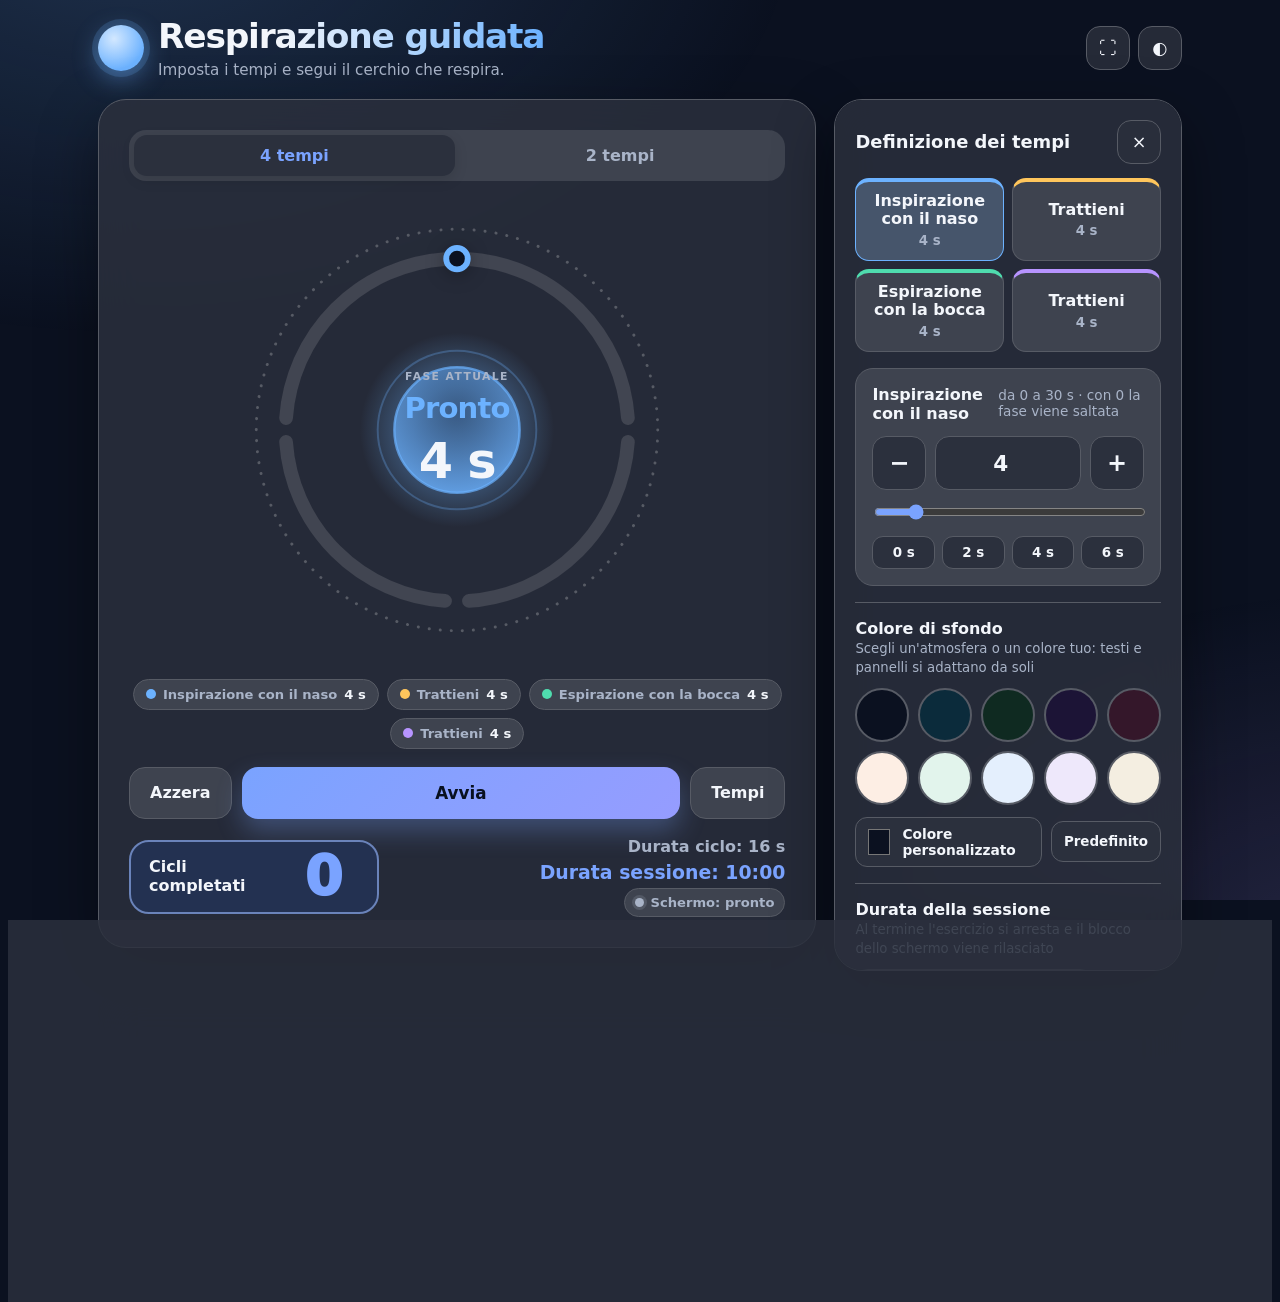
==== index.html @ 5a59fb21 "Trasforma Respirazione guidata in PWA installabile e offline" ====
<!DOCTYPE html>
<html lang="it" data-theme="dark">
<head>
  <meta charset="UTF-8" />
  <meta name="viewport" content="width=device-width, initial-scale=1, viewport-fit=cover" />
  <meta name="theme-color" content="#0b1120" />
  <title>Respirazione guidata</title>
  <link rel="manifest" href="./manifest.webmanifest" />
  <link rel="icon" type="image/svg+xml" href="./icon.svg" />
  <link rel="apple-touch-icon" sizes="192x192" href="./icon-192.png" />
  <meta name="apple-mobile-web-app-capable" content="yes" />
  <meta name="apple-mobile-web-app-title" content="Respirazione" />
  <meta name="apple-mobile-web-app-status-bar-style" content="black-translucent" />
  <style>
    @property --pc {
      syntax: '<color>';
      inherits: true;
      initial-value: #1e88e5;
    }

    :root {
      color-scheme: light;
      --bg: #f3f6fc;
      --text: #172033;
      --muted: #5f6b80;
      --accent: #246bfd;
      --accent-soft: color-mix(in srgb, var(--accent) 14%, var(--bg));
      --panel: color-mix(in srgb, var(--bg) 30%, #fff);
      --panel-2: color-mix(in srgb, var(--bg) 84%, #27406b);
      --border: color-mix(in srgb, var(--bg) 74%, #27406b);
      --ring-base: color-mix(in srgb, var(--bg) 80%, #27406b);
      --success: #168f67;
      --warning: #c57a09;
      --danger: #c63e45;
      --shadow: 0 22px 60px rgba(23, 32, 51, .13);
      --marker: #ffffff;
      --c-inhale: #1e88e5;
      --c-holdIn: #d98a00;
      --c-exhale: #17a673;
      --c-holdOut: #8b5cf6;
      --orb-hi: color-mix(in srgb, var(--pc) 30%, #fff);
      --pc: var(--c-inhale);
      transition: --pc .8s ease;
    }

    html[data-theme="dark"] {
      color-scheme: dark;
      --bg: #0b1120;
      --text: #f3f6fb;
      --muted: #a9b4c8;
      --accent: #7aa3ff;
      --accent-soft: color-mix(in srgb, var(--accent) 22%, var(--bg));
      --panel: color-mix(in srgb, var(--bg) 87%, #fff);
      --panel-2: color-mix(in srgb, var(--bg) 79%, #fff);
      --border: color-mix(in srgb, var(--bg) 69%, #fff);
      --ring-base: color-mix(in srgb, var(--bg) 78%, #fff);
      --success: #58d0a7;
      --warning: #f2b85b;
      --danger: #ff8389;
      --shadow: 0 22px 60px rgba(0, 0, 0, .4);
      --marker: #0b1120;
      --c-inhale: #6cb2ff;
      --c-holdIn: #ffc65c;
      --c-exhale: #4fdcae;
      --c-holdOut: #b794ff;
      --orb-hi: color-mix(in srgb, var(--pc) 45%, var(--bg));
    }

    * { box-sizing: border-box; }

    html { background: var(--bg); }

    body {
      margin: 0;
      min-height: 100vh;
      font-family: Inter, ui-sans-serif, system-ui, -apple-system, BlinkMacSystemFont, "Segoe UI", sans-serif;
      background: var(--bg);
      color: var(--text);
      transition: background-color .4s ease, color .4s ease;
    }

    body::before {
      content: "";
      position: fixed;
      inset: 0;
      z-index: 0;
      pointer-events: none;
      background:
        radial-gradient(60rem 38rem at 10% -10%, color-mix(in srgb, var(--pc) 20%, transparent), transparent 70%),
        radial-gradient(46rem 34rem at 105% 108%, color-mix(in srgb, var(--c-holdOut) 15%, transparent), transparent 70%);
    }

    button, input { font: inherit; }
    button { touch-action: manipulation; }

    .app {
      position: relative;
      z-index: 1;
      width: min(1120px, 100%);
      margin: 0 auto;
      padding: max(18px, env(safe-area-inset-top)) 18px max(28px, env(safe-area-inset-bottom));
    }

    .topbar {
      display: flex;
      align-items: center;
      justify-content: space-between;
      gap: 16px;
      margin-bottom: 20px;
    }

    .brand { display: flex; align-items: center; gap: 14px; }

    .logo {
      width: 46px;
      height: 46px;
      border-radius: 50%;
      flex: 0 0 auto;
      background:
        radial-gradient(circle at 35% 30%, color-mix(in srgb, var(--pc) 30%, #fff), var(--pc) 70%);
      box-shadow: 0 0 0 6px color-mix(in srgb, var(--pc) 18%, transparent), 0 8px 26px color-mix(in srgb, var(--pc) 45%, transparent);
      animation: logoBreath 6s ease-in-out infinite;
    }

    @keyframes logoBreath {
      0%, 100% { transform: scale(.88); }
      50% { transform: scale(1); }
    }

    .brand h1 {
      font-size: clamp(1.45rem, 2.7vw, 2.15rem);
      line-height: 1.1;
      margin: 0;
      letter-spacing: -.035em;
      background: linear-gradient(90deg, var(--text) 30%, var(--pc));
      -webkit-background-clip: text;
      background-clip: text;
      color: transparent;
    }

    .brand p { margin: 5px 0 0; color: var(--muted); font-size: .95rem; }

    .icon-row { display: flex; gap: 8px; }
    [hidden] { display: none !important; }

    .icon-btn {
      width: 44px;
      height: 44px;
      border-radius: 14px;
      border: 1px solid var(--border);
      background: color-mix(in srgb, var(--panel) 85%, transparent);
      color: var(--text);
      cursor: pointer;
      display: grid;
      place-items: center;
      font-size: 1.1rem;
      transition: border-color .2s, transform .15s;
    }
    .icon-btn:hover { border-color: var(--accent); }
    .icon-btn:active { transform: scale(.94); }

    .layout {
      display: grid;
      grid-template-columns: minmax(0, 1.55fr) minmax(310px, .75fr);
      gap: 18px;
      align-items: start;
    }

    .card {
      background: color-mix(in srgb, var(--panel) 84%, transparent);
      border: 1px solid var(--border);
      border-radius: 28px;
      box-shadow: var(--shadow);
      backdrop-filter: blur(20px);
      -webkit-backdrop-filter: blur(20px);
    }

    .main-card { padding: clamp(18px, 3vw, 30px); }
    .settings-card { padding: 20px; position: sticky; top: 14px; max-height: calc(100vh - 28px); overflow-y: auto; }

    .mode-switch {
      display: grid;
      grid-template-columns: 1fr 1fr;
      gap: 5px;
      padding: 5px;
      background: var(--panel-2);
      border-radius: 17px;
      margin-bottom: 14px;
    }

    .mode-switch button {
      border: 0;
      border-radius: 13px;
      padding: 11px 12px;
      color: var(--muted);
      background: transparent;
      cursor: pointer;
      font-weight: 750;
      transition: .2s ease;
    }

    .mode-switch button.active {
      background: var(--panel);
      color: var(--accent);
      box-shadow: 0 4px 14px rgba(0, 0, 0, .12);
    }

    /* ---------- Stage: orb + anello progressivo ---------- */
    .stage {
      position: relative;
      width: min(100%, 470px);
      aspect-ratio: 1;
      margin: 0 auto;
      container-type: inline-size;
    }

    #breathRing { width: 100%; height: 100%; display: block; overflow: visible; }

    .dots {
      fill: none;
      stroke: var(--border);
      stroke-width: 3;
      stroke-linecap: round;
      stroke-dasharray: .1 11.2;
      transform-box: view-box;
      transform-origin: 240px 240px;
      animation: spin 120s linear infinite;
    }
    @keyframes spin { to { transform: rotate(360deg); } }

    .ring-base {
      fill: none;
      stroke: var(--ring-base);
      stroke-width: 14;
      stroke-linecap: round;
    }

    .ring-active {
      fill: none;
      stroke: var(--seg);
      stroke-width: 14;
      stroke-linecap: round;
      filter: drop-shadow(0 0 7px color-mix(in srgb, var(--seg) 75%, transparent));
    }

    .orb-stop-a { stop-color: var(--orb-hi); stop-opacity: .72; }
    .orb-stop-b { stop-color: var(--pc); stop-opacity: .9; }
    .aura-stop-a { stop-color: var(--pc); stop-opacity: .38; }
    .aura-stop-b { stop-color: var(--pc); stop-opacity: 0; }

    .orb-core { stroke: var(--pc); stroke-opacity: .7; stroke-width: 2.5; }
    .orb-echo { fill: none; stroke: var(--pc); stroke-opacity: .28; stroke-width: 2; }

    .marker {
      fill: var(--marker);
      stroke: var(--pc);
      stroke-width: 6;
      filter: drop-shadow(0 3px 9px rgba(0, 0, 0, .3));
    }

    .stage-center {
      position: absolute;
      inset: 0;
      display: flex;
      flex-direction: column;
      align-items: center;
      justify-content: center;
      text-align: center;
      padding: 0 24%;
      pointer-events: none;
    }

    .eyebrow {
      color: var(--muted);
      font-size: clamp(.58rem, 2.3cqw, .76rem);
      font-weight: 800;
      text-transform: uppercase;
      letter-spacing: .13em;
    }

    .phase-name {
      margin: .35em 0 0;
      font-size: clamp(1.1rem, 6.2cqw, 2rem);
      line-height: 1.04;
      letter-spacing: -.03em;
      text-wrap: balance;
    }

    .countdown {
      margin-top: .18em;
      font-variant-numeric: tabular-nums;
      font-size: clamp(1.4rem, 10.5cqw, 3.1rem);
      font-weight: 850;
      letter-spacing: -.03em;
      color: var(--text);
    }

    .phase-inhale  { color: var(--c-inhale); }
    .phase-holdIn  { color: var(--c-holdIn); }
    .phase-exhale  { color: var(--c-exhale); }
    .phase-holdOut { color: var(--c-holdOut); }

    .legend {
      display: flex;
      flex-wrap: wrap;
      justify-content: center;
      gap: 8px;
      margin-top: 14px;
    }

    .chip {
      display: inline-flex;
      align-items: center;
      gap: 7px;
      padding: 7px 12px;
      border: 1px solid var(--border);
      border-radius: 999px;
      background: var(--panel-2);
      color: var(--muted);
      font-size: .82rem;
      font-weight: 750;
      transition: .25s ease;
    }
    .chip i { width: 10px; height: 10px; border-radius: 50%; background: var(--chip); }
    .chip b { color: var(--text); font-variant-numeric: tabular-nums; }
    .chip.active {
      border-color: var(--chip);
      color: var(--text);
      box-shadow: 0 0 0 3px color-mix(in srgb, var(--chip) 24%, transparent);
    }

    /* ---------- Controlli ---------- */
    .controls {
      display: grid;
      grid-template-columns: auto minmax(150px, 1fr) auto;
      gap: 10px;
      align-items: center;
      margin-top: 18px;
    }

    .btn {
      border: 0;
      border-radius: 16px;
      min-height: 52px;
      padding: 0 20px;
      cursor: pointer;
      font-weight: 800;
      transition: transform .15s ease, box-shadow .2s ease;
    }
    .btn:active { transform: scale(.97); }

    .btn-primary {
      background: linear-gradient(135deg, var(--accent), color-mix(in srgb, var(--accent) 55%, var(--c-holdOut)));
      color: white;
      box-shadow: 0 12px 26px color-mix(in srgb, var(--accent) 30%, transparent);
      font-size: 1.05rem;
    }
    html[data-theme="dark"] .btn-primary { color: #081020; }

    .btn-secondary {
      background: var(--panel-2);
      color: var(--text);
      border: 1px solid var(--border);
    }

    .status-row {
      display: flex;
      justify-content: space-between;
      align-items: center;
      gap: 14px;
      flex-wrap: wrap;
      padding-top: 18px;
      color: var(--muted);
      font-size: .9rem;
    }

    .cycle-counter {
      display: flex;
      align-items: center;
      justify-content: space-between;
      gap: 18px;
      min-width: 250px;
      padding: 12px 18px;
      border: 2px solid color-mix(in srgb, var(--accent) 55%, var(--border));
      border-radius: 20px;
      background: var(--accent-soft);
      color: var(--text);
    }

    .cycle-counter-label { font-size: 1rem; line-height: 1.15; font-weight: 850; }

    .cycle-counter-number {
      min-width: 1.35em;
      color: var(--accent);
      font-size: clamp(2.3rem, 6vw, 3.4rem);
      line-height: .85;
      font-weight: 950;
      text-align: center;
      font-variant-numeric: tabular-nums;
      letter-spacing: -.04em;
    }

    .total-status { font-size: 1rem; font-weight: 750; }

    .session-status {
      display: flex;
      flex-direction: column;
      align-items: flex-end;
      gap: 5px;
      text-align: right;
    }

    .session-remaining {
      color: var(--accent);
      font-size: 1.18rem;
      font-weight: 900;
      font-variant-numeric: tabular-nums;
    }

    .wake-indicator {
      display: inline-flex;
      align-items: center;
      gap: 7px;
      padding: 6px 10px;
      border: 1px solid var(--border);
      border-radius: 999px;
      background: var(--panel-2);
      color: var(--muted);
      font-size: .82rem;
      font-weight: 800;
    }
    .wake-indicator::before {
      content: "";
      width: 9px; height: 9px;
      border-radius: 50%;
      background: var(--muted);
      box-shadow: 0 0 0 3px color-mix(in srgb, var(--muted) 18%, transparent);
    }
    .wake-indicator.active { color: var(--success); border-color: color-mix(in srgb, var(--success) 55%, var(--border)); }
    .wake-indicator.active::before { background: var(--success); box-shadow: 0 0 0 3px color-mix(in srgb, var(--success) 20%, transparent); }
    .wake-indicator.fallback { color: var(--warning); border-color: color-mix(in srgb, var(--warning) 55%, var(--border)); }
    .wake-indicator.fallback::before { background: var(--warning); box-shadow: 0 0 0 3px color-mix(in srgb, var(--warning) 20%, transparent); }
    .wake-indicator.failed { color: var(--danger); border-color: color-mix(in srgb, var(--danger) 55%, var(--border)); }
    .wake-indicator.failed::before { background: var(--danger); box-shadow: 0 0 0 3px color-mix(in srgb, var(--danger) 20%, transparent); }

    /* ---------- Impostazioni ---------- */
    .settings-head {
      display: flex;
      align-items: center;
      justify-content: space-between;
      gap: 12px;
      margin-bottom: 14px;
    }
    .settings-head h2 { margin: 0; font-size: 1.12rem; }

    .phase-tabs {
      display: grid;
      grid-template-columns: repeat(2, minmax(0, 1fr));
      gap: 8px;
      margin-bottom: 16px;
    }

    .phase-tab {
      border: 1px solid var(--border);
      border-top: 4px solid var(--chip);
      background: var(--panel-2);
      color: var(--text);
      border-radius: 14px;
      padding: 10px 9px 12px;
      cursor: pointer;
      min-height: 58px;
      font-weight: 750;
      line-height: 1.15;
    }
    .phase-tab small {
      display: block;
      margin-top: 4px;
      color: var(--muted);
      font-variant-numeric: tabular-nums;
      font-weight: 700;
    }
    .phase-tab.active {
      border-color: var(--chip);
      border-top-color: var(--chip);
      background: color-mix(in srgb, var(--chip) 16%, var(--panel-2));
    }

    .time-editor {
      background: var(--panel-2);
      border: 1px solid var(--border);
      border-radius: 18px;
      padding: 16px;
    }

    .editor-title {
      display: flex;
      justify-content: space-between;
      gap: 10px;
      align-items: baseline;
      margin-bottom: 13px;
    }
    .editor-title strong { font-size: 1rem; }
    .editor-title span { color: var(--muted); font-size: .85rem; }

    .stepper {
      display: grid;
      grid-template-columns: 54px 1fr 54px;
      gap: 9px;
      align-items: center;
    }

    .stepper button {
      height: 54px;
      border-radius: 14px;
      border: 1px solid var(--border);
      background: var(--panel);
      color: var(--text);
      cursor: pointer;
      font-size: 1.5rem;
      font-weight: 600;
    }

    .stepper input {
      min-width: 0;
      height: 54px;
      border: 1px solid var(--border);
      border-radius: 14px;
      background: var(--panel);
      color: var(--text);
      text-align: center;
      font-size: 1.35rem;
      font-weight: 850;
      font-variant-numeric: tabular-nums;
      outline: none;
    }
    .stepper input:focus { border-color: var(--accent); box-shadow: 0 0 0 3px var(--accent-soft); }

    .range { width: 100%; margin-top: 14px; accent-color: var(--accent); }

    .quick-presets {
      display: grid;
      grid-template-columns: repeat(4, 1fr);
      gap: 7px;
      margin-top: 12px;
    }

    .quick-presets button {
      border: 1px solid var(--border);
      background: var(--panel);
      color: var(--text);
      border-radius: 11px;
      padding: 8px 4px;
      cursor: pointer;
      font-weight: 750;
      font-size: .84rem;
    }

    .session-box, .sound-box, .bg-box {
      margin-top: 16px;
      border-top: 1px solid var(--border);
      padding-top: 16px;
    }

    .session-input-row {
      display: grid;
      grid-template-columns: minmax(0, 1fr) auto;
      align-items: center;
      gap: 10px;
      margin-top: 12px;
    }

    .session-input-row input {
      width: 100%;
      height: 48px;
      border: 1px solid var(--border);
      border-radius: 13px;
      background: var(--panel);
      color: var(--text);
      text-align: center;
      font-size: 1.18rem;
      font-weight: 850;
      font-variant-numeric: tabular-nums;
      outline: none;
    }
    .session-input-row input:focus { border-color: var(--accent); box-shadow: 0 0 0 3px var(--accent-soft); }
    .session-input-row span { color: var(--muted); font-weight: 800; }

    .session-presets {
      display: grid;
      grid-template-columns: repeat(4, 1fr);
      gap: 7px;
      margin-top: 9px;
    }

    .session-presets button, .test-sounds-btn {
      border: 1px solid var(--border);
      background: var(--panel);
      color: var(--text);
      border-radius: 11px;
      padding: 9px 5px;
      cursor: pointer;
      font-weight: 800;
    }

    .session-hint { margin: 9px 0 0; color: var(--muted); font-size: .78rem; line-height: 1.35; }

    .test-sounds-btn {
      width: 100%;
      margin-top: 12px;
      color: var(--accent);
      border-color: color-mix(in srgb, var(--accent) 45%, var(--border));
      background: var(--accent-soft);
    }

    .switch-line { display: flex; align-items: center; justify-content: space-between; gap: 14px; }
    .switch-copy strong { display: block; }
    .switch-copy span { color: var(--muted); font-size: .83rem; }

    .toggle {
      width: 54px;
      height: 30px;
      background: var(--border);
      border: 0;
      border-radius: 999px;
      padding: 3px;
      cursor: pointer;
      transition: .2s ease;
      flex: 0 0 auto;
    }
    .toggle::after {
      content: "";
      display: block;
      width: 24px; height: 24px;
      background: white;
      border-radius: 50%;
      box-shadow: 0 2px 7px rgba(0,0,0,.2);
      transition: transform .2s ease;
    }
    .toggle.on { background: var(--accent); }
    .toggle.on::after { transform: translateX(24px); }

    .volume-row { margin-top: 13px; }
    .volume-row label { display: flex; justify-content: space-between; color: var(--muted); font-size: .84rem; }
    .volume-row input { width: 100%; margin-top: 7px; accent-color: var(--accent); }

    /* ---------- Sfondo ---------- */
    .swatches {
      display: grid;
      grid-template-columns: repeat(5, 1fr);
      gap: 9px;
      margin-top: 12px;
    }

    .swatch {
      aspect-ratio: 1;
      border-radius: 50%;
      border: 2px solid var(--border);
      background: var(--sw);
      cursor: pointer;
      padding: 0;
      transition: transform .15s ease, border-color .2s;
    }
    .swatch:hover { transform: scale(1.08); }
    .swatch.active {
      border-color: var(--accent);
      box-shadow: 0 0 0 3px var(--accent-soft);
    }

    .bg-custom-row {
      display: grid;
      grid-template-columns: 1fr auto;
      gap: 9px;
      margin-top: 12px;
      align-items: center;
    }

    .color-pick {
      display: flex;
      align-items: center;
      gap: 10px;
      padding: 7px 10px;
      border: 1px solid var(--border);
      border-radius: 12px;
      background: var(--panel);
      font-size: .86rem;
      font-weight: 750;
      cursor: pointer;
    }
    .color-pick input {
      width: 34px; height: 34px;
      border: 0; padding: 0;
      border-radius: 9px;
      background: none;
      cursor: pointer;
    }

    .mini-btn {
      border: 1px solid var(--border);
      background: var(--panel);
      color: var(--text);
      border-radius: 12px;
      padding: 12px 12px;
      cursor: pointer;
      font-weight: 800;
      font-size: .84rem;
    }

    .apply-note { margin: 14px 0 0; color: var(--muted); font-size: .82rem; line-height: 1.4; }


    /* ---------- Registrazione del ritmo ideale ---------- */
    .record-card { margin-top: 18px; padding: clamp(18px, 3vw, 28px); }
    .record-head { display: flex; align-items: center; justify-content: space-between; gap: 18px; flex-wrap: wrap; }
    .record-head h2 { margin: 0 0 6px; font-size: 1.3rem; letter-spacing: -.02em; }
    .record-head p { margin: 0; color: var(--muted); max-width: 62ch; line-height: 1.45; }
    .record-steps {
      list-style: none; counter-reset: rs; margin: 18px 0 0; padding: 0;
      display: grid; grid-template-columns: repeat(auto-fit, minmax(180px, 1fr)); gap: 10px;
    }
    .record-steps li {
      counter-increment: rs; position: relative;
      padding: 12px 14px 12px 50px; border: 1px solid var(--border); border-radius: 16px;
      background: var(--panel-2); font-size: .9rem; line-height: 1.35; color: var(--muted);
    }
    .record-steps li::before {
      content: counter(rs); position: absolute; left: 12px; top: 50%; transform: translateY(-50%);
      width: 28px; height: 28px; border-radius: 50%; display: grid; place-items: center;
      font-weight: 900; color: #fff; background: var(--chip);
    }
    html[data-theme="dark"] .record-steps li::before { color: #081020; }
    .record-steps li b { color: var(--text); }
    .record-result { margin-top: 18px; padding-top: 18px; border-top: 1px solid var(--border); }
    .record-result h3 { margin: 0 0 12px; font-size: 1.05rem; }
    .record-values { display: grid; grid-template-columns: repeat(auto-fit, minmax(130px, 1fr)); gap: 10px; }
    .rv {
      border: 1px solid var(--border); border-top: 4px solid var(--chip); border-radius: 16px;
      padding: 12px; background: var(--panel-2); text-align: center;
    }
    .rv small { display: block; color: var(--muted); font-weight: 750; }
    .rv strong { display: block; margin-top: 4px; font-size: 1.7rem; font-variant-numeric: tabular-nums; letter-spacing: -.03em; }
    .rv em { display: block; font-style: normal; color: var(--muted); font-size: .76rem; margin-top: 2px; }
    .record-actions { display: flex; gap: 10px; flex-wrap: wrap; margin-top: 14px; }
    .record-actions .btn { min-height: 48px; }
    .record-note { margin: 12px 0 0; color: var(--muted); font-size: .82rem; line-height: 1.4; }

    .rec-overlay {
      position: fixed; inset: 0; z-index: 60;
      display: flex; flex-direction: column; align-items: center; justify-content: center;
      background: color-mix(in srgb, var(--bg) 93%, transparent);
      -webkit-backdrop-filter: blur(16px); backdrop-filter: blur(16px);
      touch-action: none; user-select: none; -webkit-user-select: none; cursor: pointer;
      -webkit-tap-highlight-color: transparent;
      --pc: var(--c-inhale);
    }
    .rec-close { position: absolute; top: max(16px, env(safe-area-inset-top)); right: 16px; z-index: 2; cursor: pointer; }
    .rec-dots { position: absolute; top: max(26px, calc(env(safe-area-inset-top) + 10px)); left: 50%; transform: translateX(-50%); display: flex; gap: 8px; }
    .rec-dots span { width: 44px; height: 8px; border-radius: 99px; background: var(--ring-base); transition: background .3s; }
    .rec-dots span.done { background: var(--c-dot); }
    .rec-dots span.active { background: var(--c-dot); animation: recPulse 1.1s ease-in-out infinite; }
    @keyframes recPulse { 50% { opacity: .35; } }
    .rec-orb {
      position: absolute; width: min(70vw, 60vh, 420px); aspect-ratio: 1; border-radius: 50%;
      background: radial-gradient(circle at 35% 30%, color-mix(in srgb, var(--pc) 32%, #fff), var(--pc) 72%);
      opacity: .32; transform: scale(.55);
      box-shadow: 0 0 80px color-mix(in srgb, var(--pc) 55%, transparent);
      transition: transform 5s cubic-bezier(.45, 0, .55, 1), background .6s;
      pointer-events: none;
    }
    .rec-orb.grow { transform: scale(1); }
    .rec-orb.shrink { transform: scale(.55); }
    .rec-text { position: relative; text-align: center; padding: 0 24px; pointer-events: none; }
    .rec-phase { margin: 8px 0 0; font-size: clamp(2rem, 9vw, 3.6rem); letter-spacing: -.04em; line-height: 1.05; color: var(--pc); }
    .rec-timer { margin-top: 10px; font-size: clamp(2.6rem, 14vw, 5.4rem); font-weight: 900; font-variant-numeric: tabular-nums; letter-spacing: -.04em; }
    .rec-hint { margin: 14px auto 0; max-width: 28ch; color: var(--muted); font-size: 1.05rem; line-height: 1.4; }

    .rec-skip { position: absolute; bottom: max(30px, calc(env(safe-area-inset-bottom) + 16px)); z-index: 2; cursor: pointer; padding: 0 24px; }
    .rec-skip.hidden { display: none !important; }

    .hidden { display: none !important; }

    .toast {
      position: fixed;
      left: 50%;
      bottom: 20px;
      transform: translate(-50%, 20px);
      background: var(--text);
      color: var(--bg);
      padding: 11px 15px;
      border-radius: 12px;
      font-weight: 700;
      opacity: 0;
      pointer-events: none;
      transition: .25s ease;
      z-index: 20;
      max-width: calc(100vw - 36px);
      text-align: center;
    }
    .toast.show { opacity: 1; transform: translate(-50%, 0); }

    @media (max-width: 820px) {
      .layout { grid-template-columns: 1fr; }
      .settings-card { position: static; max-height: none; overflow: visible; }
    }

    @media (max-width: 520px) {
      .app { padding-left: 12px; padding-right: 12px; }
      .topbar { align-items: flex-start; }
      .brand p { font-size: .84rem; }
      .logo { width: 38px; height: 38px; }
      .main-card, .settings-card { border-radius: 22px; }
      .main-card { padding: 15px; }
      .controls { grid-template-columns: 1fr 1fr; }
      .controls .btn-primary { grid-column: 1 / -1; grid-row: 1; }
      .status-row { display: grid; grid-template-columns: 1fr; font-size: .82rem; }
      .cycle-counter { width: 100%; min-width: 0; }
      .session-status { align-items: center; text-align: center; }
      .total-status { text-align: center; }
    }

    .awake-video {
      position: fixed;
      right: 1px;
      bottom: 1px;
      width: 16px;
      height: 16px;
      opacity: .018;
      pointer-events: none;
      z-index: 0;
    }

    @media (prefers-reduced-motion: reduce) {
      *, *::before, *::after { scroll-behavior: auto !important; transition-duration: .01ms !important; animation: none !important; }
    }
  </style>
</head>
<body>
  <main class="app">
    <header class="topbar">
      <div class="brand">
        <div class="logo" aria-hidden="true"></div>
        <div>
          <h1>Respirazione guidata</h1>
          <p>Imposta i tempi e segui il cerchio che respira.</p>
        </div>
      </div>
      <div class="icon-row">
        <button class="icon-btn" id="installAppBtn" type="button" hidden aria-label="Installa applicazione" title="Installa applicazione">⬇</button>
        <button class="icon-btn" id="fullscreenBtn" type="button" aria-label="Schermo intero" title="Schermo intero">⛶</button>
        <button class="icon-btn" id="themeBtn" type="button" aria-label="Cambia tema" title="Tema chiaro o scuro">◐</button>
      </div>
    </header>

    <section class="layout">
      <div class="card main-card">
        <div class="mode-switch" role="group" aria-label="Modalità di respirazione">
          <button id="mode4Btn" class="active" type="button">4 tempi</button>
          <button id="mode2Btn" type="button">2 tempi</button>
        </div>

        <div class="stage" role="img" aria-label="Cerchio animato della respirazione">
          <svg id="breathRing" viewBox="0 0 480 480">
            <defs>
              <radialGradient id="orbGrad" cx="50%" cy="36%" r="72%">
                <stop class="orb-stop-a" offset="0%"></stop>
                <stop class="orb-stop-b" offset="100%"></stop>
              </radialGradient>
              <radialGradient id="auraGrad" cx="50%" cy="50%" r="50%">
                <stop class="aura-stop-a" offset="45%"></stop>
                <stop class="aura-stop-b" offset="100%"></stop>
              </radialGradient>
            </defs>
            <circle class="dots" cx="240" cy="240" r="205"></circle>
            <circle id="orbAura" cx="240" cy="240" r="100" fill="url(#auraGrad)"></circle>
            <g id="ringBase"></g>
            <g id="ringActive"></g>
            <circle id="orbEcho" class="orb-echo" cx="240" cy="240" r="80"></circle>
            <circle id="orbCore" class="orb-core" cx="240" cy="240" r="64" fill="url(#orbGrad)"></circle>
            <circle id="marker" class="marker" cx="240" cy="65" r="11"></circle>
          </svg>
          <div class="stage-center">
            <div class="eyebrow">Fase attuale</div>
            <h2 class="phase-name phase-inhale" id="phaseName" aria-live="polite">Pronto</h2>
            <div class="countdown" id="countdown">4,0 s</div>
          </div>
        </div>

        <div class="legend" id="phaseLegend" aria-label="Fasi del ciclo"></div>

        <div class="controls">
          <button class="btn btn-secondary" id="resetBtn" type="button">Azzera</button>
          <button class="btn btn-primary" id="startBtn" type="button">Avvia</button>
          <button class="btn btn-secondary" id="settingsBtn" type="button">Tempi</button>
        </div>

        <div class="status-row">
          <div class="cycle-counter" aria-live="polite" aria-label="Numero di cicli completati">
            <span class="cycle-counter-label">Cicli<br>completati</span>
            <strong class="cycle-counter-number" id="cycleLabel">0</strong>
          </div>
          <div class="session-status">
            <span class="total-status" id="totalLabel">Durata ciclo: 16 s</span>
            <span class="session-remaining" id="sessionRemainingLabel">Tempo restante: 10:00</span>
            <span class="wake-indicator" id="wakeStatus">Schermo: pronto</span>
          </div>
        </div>
      </div>

      <aside class="card settings-card" id="settingsPanel">
        <div class="settings-head">
          <h2>Definizione dei tempi</h2>
          <button class="icon-btn" id="closeSettingsBtn" type="button" aria-label="Nascondi impostazioni" title="Nascondi">×</button>
        </div>

        <div class="phase-tabs" id="phaseTabs" aria-label="Scegli la fase da modificare"></div>

        <div class="time-editor">
          <div class="editor-title">
            <strong id="editorPhaseName">Inspirazione con il naso</strong>
            <span>da 0 a 30 s · con 0 la fase viene saltata</span>
          </div>
          <div class="stepper">
            <button id="minusBtn" type="button" aria-label="Diminuisci il tempo">−</button>
            <input id="timeInput" type="number" min="0" max="30" step="0.5" inputmode="decimal" aria-label="Durata in secondi" />
            <button id="plusBtn" type="button" aria-label="Aumenta il tempo">+</button>
          </div>
          <input class="range" id="timeRange" type="range" min="0" max="30" step="0.5" aria-label="Durata della fase" />
          <div class="quick-presets">
            <button type="button" data-value="0">0 s</button>
            <button type="button" data-value="2">2 s</button>
            <button type="button" data-value="4">4 s</button>
            <button type="button" data-value="6">6 s</button>
          </div>
        </div>

        <div class="bg-box">
          <div class="switch-copy">
            <strong>Colore di sfondo</strong>
            <span>Scegli un'atmosfera o un colore tuo: testi e pannelli si adattano da soli</span>
          </div>
          <div class="swatches" id="bgSwatches" role="group" aria-label="Colori di sfondo predefiniti"></div>
          <div class="bg-custom-row">
            <label class="color-pick">
              <input type="color" id="bgCustom" value="#0b1120" aria-label="Colore di sfondo personalizzato" />
              <span>Colore personalizzato</span>
            </label>
            <button class="mini-btn" id="bgResetBtn" type="button">Predefinito</button>
          </div>
        </div>

        <div class="session-box">
          <div class="switch-copy">
            <strong>Durata della sessione</strong>
            <span>Al termine l'esercizio si arresta e il blocco dello schermo viene rilasciato</span>
          </div>
          <div class="session-input-row">
            <input id="sessionMinutesInput" type="number" min="0" max="180" step="1" inputmode="numeric" value="10" aria-label="Durata della sessione in minuti; zero significa senza limite" />
            <span>minuti</span>
          </div>
          <div class="session-presets" aria-label="Durate rapide della sessione">
            <button type="button" data-session-minutes="5">5 min</button>
            <button type="button" data-session-minutes="10">10 min</button>
            <button type="button" data-session-minutes="15">15 min</button>
            <button type="button" data-session-minutes="0">Senza limite</button>
          </div>
          <p class="session-hint" id="sessionHint">Imposta 0 per lasciare la sessione senza limite.</p>
          <p class="session-hint" id="wakeHint">Il programma prova sia il blocco ufficiale sia una riproduzione video continua. Un file aperto dalla cartella Download non può però imporre a MagicOS di ignorare sempre il time-out.</p>
        </div>

        <div class="sound-box">
          <div class="switch-line">
            <div class="switch-copy">
              <strong>Segnali sonori</strong>
              <span>Campane morbide a inizio fase: note che salgono per inspirare, scendono per espirare; acute per il trattenimento a polmoni pieni, gravi a polmoni vuoti</span>
            </div>
            <button class="toggle" id="soundToggle" type="button" role="switch" aria-checked="false" aria-label="Attiva segnali sonori"></button>
          </div>
          <div class="volume-row">
            <label for="volumeRange"><span>Volume</span><span id="volumeValue">85%</span></label>
            <input id="volumeRange" type="range" min="0" max="100" value="85" />
          </div>
          <button class="test-sounds-btn" id="testSoundsBtn" type="button">Attiva e prova tutti i segnali</button>
          <p class="session-hint" id="audioStatus">Audio non ancora attivato. Premi il pulsante di prova una volta.</p>
        </div>

        <p class="apply-note">Le modifiche vengono salvate automaticamente. Se il ciclo è in corso, i nuovi tempi saranno applicati dal ciclo successivo. Il cursore regola il volume relativo del programma; il livello massimo reale dipende comunque dal volume multimediale impostato con i tasti del telefono.</p>
      </aside>
    </section>

    <section class="card record-card" id="recordCard" aria-labelledby="recTitle">
      <div class="record-head">
        <div>
          <h2 id="recTitle">Trova il tuo ritmo ideale</h2>
          <p>Respira come ti viene naturale e tocca lo schermo a ogni cambio di fase: il programma misura da solo i quattro tempi.</p>
        </div>
        <button class="btn btn-primary" id="recStartBtn" type="button">Registra il mio ritmo</button>
      </div>
      <ol class="record-steps">
        <li style="--chip: var(--c-inhale)"><b>Tocca</b> e inizia a inspirare</li>
        <li style="--chip: var(--c-holdIn)"><b>Tocca</b> quando hai finito e trattieni</li>
        <li style="--chip: var(--c-exhale)"><b>Tocca</b> quando hai finito ed espira</li>
        <li style="--chip: var(--c-holdOut)"><b>Tocca</b> quando hai finito e trattieni a vuoto</li>
        <li style="--chip: var(--c-inhale)"><b>Tocca</b> un'ultima volta alla fine della pausa</li>
      </ol>
      <p class="record-note">Se una fase non fa parte del tuo ritmo (per esempio non trattieni il respiro), premi «Salta» nella schermata di registrazione: quella fase varrà 0 secondi e verrà saltata durante l'esercizio.</p>
      <div class="record-result hidden" id="recResult">
        <h3>Il tuo ritmo</h3>
        <div class="record-values" id="recValues"></div>
        <div class="record-actions">
          <button class="btn btn-primary" id="recApplyBtn" type="button">Usa questi tempi</button>
          <button class="btn btn-secondary" id="recRetryBtn" type="button">Registra di nuovo</button>
        </div>
        <p class="record-note">I tempi vengono arrotondati al mezzo secondo e applicati alla modalità a 4 tempi. Puoi poi ritoccarli a mano dalle impostazioni.</p>
      </div>
    </section>
  </main>

  <video id="awakeVideo" class="awake-video" muted loop playsinline preload="auto" aria-hidden="true">
    <source src="[data-uri]" type="video/mp4">
  </video>


  <div class="rec-overlay hidden" id="recOverlay" role="dialog" aria-modal="true" aria-label="Registrazione del ritmo">
    <button class="icon-btn rec-close" id="recCancel" type="button" aria-label="Annulla registrazione">×</button>
    <div class="rec-dots" id="recDots"><span></span><span></span><span></span><span></span></div>
    <div class="rec-orb" id="recOrb"></div>
    <div class="rec-text">
      <div class="eyebrow" id="recEyebrow">Registrazione</div>
      <h2 class="rec-phase" id="recPhase">Pronto?</h2>
      <div class="rec-timer" id="recTimer">&nbsp;</div>
      <p class="rec-hint" id="recHint">Tocca lo schermo in un punto qualsiasi quando inizi a inspirare.</p>
    </div>
    <button class="btn btn-secondary rec-skip hidden" id="recSkip" type="button">Questa fase non c'è: salta (0 s)</button>
  </div>

  <div class="toast" id="toast" role="status"></div>

  <script>
    (() => {
      'use strict';

      const SVGNS = 'http://www.w3.org/2000/svg';
      const CX = 240, CY = 240, RING_R = 175;
      const ORB_MIN = 64, ORB_MAX = 142;
      const SAMPLE_RATE = 44100;
      const DEFAULT_BG = { light: '#f3f6fc', dark: '#0b1120' };

      const PHASES = {
        inhale:  { label: 'Inspirazione con il naso', short: 'Inspirazione con il naso', className: 'phase-inhale', default: 4 },
        holdIn:  { label: 'Trattenimento', short: 'Trattieni', className: 'phase-holdIn', default: 4 },
        exhale:  { label: 'Espirazione con la bocca', short: 'Espirazione con la bocca', className: 'phase-exhale', default: 4 },
        holdOut: { label: 'Pausa finale', short: 'Trattieni', className: 'phase-holdOut', default: 4 }
      };

      const MODE_PHASES = {
        4: ['inhale', 'holdIn', 'exhale', 'holdOut'],
        2: ['inhale', 'exhale']
      };

      const BG_PRESETS = [
        { name: 'Notte', color: '#0b1120' },
        { name: 'Oceano', color: '#0b2b3b' },
        { name: 'Foresta', color: '#0f2a21' },
        { name: 'Viola', color: '#1c1436' },
        { name: 'Bordeaux', color: '#34172a' },
        { name: 'Alba', color: '#fdeee4' },
        { name: 'Menta', color: '#e2f4ec' },
        { name: 'Cielo', color: '#e4effd' },
        { name: 'Lavanda', color: '#eee8fb' },
        { name: 'Sabbia', color: '#f4eee1' }
      ];

      // Suoni: campane morbide. Salgono per inspirare, scendono per espirare;
      // i trattenimenti sono un doppio tocco (acuto a polmoni pieni, grave a polmoni vuoti).
      const SOUND_DEFS = {
        inhale:  { len: 2.2, notes: [{ t: 0, f: 523.25, a: 1 }, { t: .17, f: 659.25, a: .9 }, { t: .34, f: 783.99, a: .95 }] },
        holdIn:  { len: 1.9, notes: [{ t: 0, f: 783.99, a: 1 }, { t: .38, f: 783.99, a: .55 }] },
        exhale:  { len: 2.4, notes: [{ t: 0, f: 783.99, a: 1 }, { t: .17, f: 659.25, a: .9 }, { t: .34, f: 523.25, a: .95 }] },
        holdOut: { len: 2.1, notes: [{ t: 0, f: 293.66, a: 1 }, { t: .42, f: 293.66, a: .55 }] },
        completion: { len: 3.4, notes: [{ t: 0, f: 523.25, a: .9 }, { t: .24, f: 659.25, a: .9 }, { t: .48, f: 783.99, a: .9 }, { t: .72, f: 1046.5, a: 1 }] }
      };
      const BELL_PARTIALS = [
        { r: 1,     a: 1,   d: 2.1 },
        { r: 1.004, a: .55, d: 2.4 },
        { r: 2,     a: .42, d: 3.3 },
        { r: 3,     a: .16, d: 4.8 },
        { r: 4.2,   a: .07, d: 6.5 }
      ];

      const state = {
        mode: 4,
        durations: { inhale: 4, holdIn: 4, exhale: 4, holdOut: 4 },
        selectedPhase: 'inhale',
        running: false,
        paused: false,
        phaseIndex: 0,
        phaseStartedAt: 0,
        phaseElapsedBeforePause: 0,
        cycles: 0,
        sound: false,
        volume: 0.85,
        sessionMinutes: 10,
        sessionStartedAt: 0,
        sessionElapsedBeforePause: 0,
        sessionEndTimer: null,
        sessionCompleted: false,
        animationId: null,
        audioContext: null,
        audioMaster: null,
        audioCompressor: null,
        audioElements: {},
        audioUrls: [],
        audioReady: false,
        audioLastError: '',
        wakeLock: null,
        wakeFallbackActive: false,
        wakeWatchdogId: null,
        wakeRequestPending: false,
        wakeFailureReason: '',
        activeSnapshot: null,
        baseTheme: 'dark',
        bgColor: null
      };

      const el = {
        mode4Btn: document.getElementById('mode4Btn'),
        mode2Btn: document.getElementById('mode2Btn'),
        phaseName: document.getElementById('phaseName'),
        countdown: document.getElementById('countdown'),
        ringBase: document.getElementById('ringBase'),
        ringActive: document.getElementById('ringActive'),
        marker: document.getElementById('marker'),
        orbCore: document.getElementById('orbCore'),
        orbAura: document.getElementById('orbAura'),
        orbEcho: document.getElementById('orbEcho'),
        phaseLegend: document.getElementById('phaseLegend'),
        startBtn: document.getElementById('startBtn'),
        resetBtn: document.getElementById('resetBtn'),
        settingsBtn: document.getElementById('settingsBtn'),
        settingsPanel: document.getElementById('settingsPanel'),
        closeSettingsBtn: document.getElementById('closeSettingsBtn'),
        phaseTabs: document.getElementById('phaseTabs'),
        editorPhaseName: document.getElementById('editorPhaseName'),
        minusBtn: document.getElementById('minusBtn'),
        plusBtn: document.getElementById('plusBtn'),
        timeInput: document.getElementById('timeInput'),
        timeRange: document.getElementById('timeRange'),
        soundToggle: document.getElementById('soundToggle'),
        volumeRange: document.getElementById('volumeRange'),
        volumeValue: document.getElementById('volumeValue'),
        cycleLabel: document.getElementById('cycleLabel'),
        totalLabel: document.getElementById('totalLabel'),
        sessionRemainingLabel: document.getElementById('sessionRemainingLabel'),
        wakeStatus: document.getElementById('wakeStatus'),
        sessionMinutesInput: document.getElementById('sessionMinutesInput'),
        sessionHint: document.getElementById('sessionHint'),
        testSoundsBtn: document.getElementById('testSoundsBtn'),
        audioStatus: document.getElementById('audioStatus'),
        wakeHint: document.getElementById('wakeHint'),
        themeBtn: document.getElementById('themeBtn'),
        fullscreenBtn: document.getElementById('fullscreenBtn'),
        awakeVideo: document.getElementById('awakeVideo'),
        toast: document.getElementById('toast'),
        bgSwatches: document.getElementById('bgSwatches'),
        bgCustom: document.getElementById('bgCustom'),
        bgResetBtn: document.getElementById('bgResetBtn')
      };

      function clamp(value, min, max) {
        return Math.min(max, Math.max(min, value));
      }

      function roundHalf(value) {
        return Math.round(value * 2) / 2;
      }

      function fmt(value) {
        return value.toLocaleString('it-IT', { minimumFractionDigits: value % 1 ? 1 : 0, maximumFractionDigits: 1 });
      }

      // Fasi effettivamente eseguite: quelle a zero secondi vengono saltate.
      function runKeysFor(durations, mode) {
        return MODE_PHASES[mode].filter(k => durations[k] > 0);
      }

      function runKeys() {
        return runKeysFor(state.durations, state.mode);
      }

      function currentPhaseKeys() {
        return MODE_PHASES[state.mode];
      }

      function svgEl(name, attrs) {
        const node = document.createElementNS(SVGNS, name);
        Object.entries(attrs || {}).forEach(([k, v]) => node.setAttribute(k, v));
        return node;
      }

      /* ---------- Salvataggio / caricamento ---------- */
      function saveSettings() {
        try {
          localStorage.setItem('breathGuideSettings', JSON.stringify({
            mode: state.mode,
            durations: state.durations,
            sound: state.sound,
            volume: state.volume,
            sessionMinutes: state.sessionMinutes,
            settingsVersion: 5,
            theme: state.baseTheme,
            bgColor: state.bgColor
          }));
        } catch (_) {
          // Alcuni visualizzatori di file locali bloccano localStorage.
          // Il programma continua comunque a funzionare per la sessione corrente.
        }
      }

      function loadSettings() {
        try {
          const saved = JSON.parse(localStorage.getItem('breathGuideSettings'));
          if (!saved) return;
          if (saved.mode === 2 || saved.mode === 4) state.mode = saved.mode;
          if (saved.durations) {
            for (const key of Object.keys(PHASES)) {
              const n = Number(saved.durations[key]);
              if (Number.isFinite(n)) state.durations[key] = clamp(roundHalf(n), 0, 30);
            }
          }
          [2, 4].forEach(m => {
            if (!MODE_PHASES[m].some(k => state.durations[k] > 0)) state.durations[MODE_PHASES[m][0]] = 4;
          });
          state.sound = Boolean(saved.sound);
          if (Number.isFinite(saved.volume)) state.volume = clamp(saved.volume, 0, 1);
          // Migrazione: le versioni precedenti usavano segnali molto deboli.
          if (!saved.settingsVersion || saved.settingsVersion < 4) state.volume = Math.max(state.volume, .90);
          if (Number.isFinite(saved.sessionMinutes)) state.sessionMinutes = clamp(Math.round(saved.sessionMinutes), 0, 180);
          state.baseTheme = saved.theme === 'light' ? 'light' : 'dark';
          if (typeof saved.bgColor === 'string' && /^#[0-9a-f]{6}$/i.test(saved.bgColor)) state.bgColor = saved.bgColor.toLowerCase();
        } catch (_) {}
      }

      function showToast(message) {
        el.toast.textContent = message;
        el.toast.classList.add('show');
        clearTimeout(showToast.timer);
        showToast.timer = setTimeout(() => el.toast.classList.remove('show'), 1800);
      }

      /* ---------- Tema e colore di sfondo ---------- */
      function luminance(hex) {
        const v = [1, 3, 5].map(i => parseInt(hex.slice(i, i + 2), 16) / 255)
          .map(c => (c <= .03928 ? c / 12.92 : Math.pow((c + .055) / 1.055, 2.4)));
        return .2126 * v[0] + .7152 * v[1] + .0722 * v[2];
      }

      function applyTheme() {
        const root = document.documentElement;
        if (state.bgColor) {
          root.style.setProperty('--bg', state.bgColor);
          root.dataset.theme = luminance(state.bgColor) > .21 ? 'light' : 'dark';
        } else {
          root.style.removeProperty('--bg');
          root.dataset.theme = state.baseTheme;
        }
        const color = state.bgColor || DEFAULT_BG[root.dataset.theme];
        const meta = document.querySelector('meta[name="theme-color"]');
        if (meta) meta.setAttribute('content', color);
        renderBgControls();
      }

      function setBackground(color) {
        state.bgColor = color ? color.toLowerCase() : null;
        applyTheme();
        saveSettings();
      }

      function initBgSwatches() {
        el.bgSwatches.innerHTML = '';
        BG_PRESETS.forEach(p => {
          const b = document.createElement('button');
          b.type = 'button';
          b.className = 'swatch';
          b.title = p.name;
          b.setAttribute('aria-label', `Sfondo ${p.name}`);
          b.dataset.color = p.color;
          b.style.setProperty('--sw', p.color);
          b.addEventListener('click', () => setBackground(p.color));
          el.bgSwatches.appendChild(b);
        });
      }

      function renderBgControls() {
        el.bgSwatches.querySelectorAll('.swatch').forEach(b => {
          b.classList.toggle('active', Boolean(state.bgColor) && b.dataset.color === state.bgColor);
        });
        el.bgCustom.value = state.bgColor || DEFAULT_BG[document.documentElement.dataset.theme] || '#0b1120';
      }

      /* ---------- Modalità e impostazioni tempi ---------- */
      function setMode(mode) {
        if (state.mode === mode) return;
        resetSession(false);
        state.mode = mode;
        if (!runKeys().length) {
          state.durations[MODE_PHASES[mode][0]] = 4;
          showToast('In questa modalità tutte le fasi erano a zero: inspirazione impostata a 4 s.');
        }
        if (!currentPhaseKeys().includes(state.selectedPhase)) state.selectedPhase = 'inhale';
        renderAll();
        saveSettings();
      }

      function renderMode() {
        el.mode4Btn.classList.toggle('active', state.mode === 4);
        el.mode2Btn.classList.toggle('active', state.mode === 2);
        el.mode4Btn.setAttribute('aria-pressed', String(state.mode === 4));
        el.mode2Btn.setAttribute('aria-pressed', String(state.mode === 2));
      }

      function renderPhaseTabs() {
        el.phaseTabs.innerHTML = '';
        const keys = currentPhaseKeys();
        keys.forEach(key => {
          const btn = document.createElement('button');
          btn.type = 'button';
          btn.className = 'phase-tab' + (state.selectedPhase === key ? ' active' : '');
          btn.dataset.phase = key;
          btn.style.setProperty('--chip', `var(--c-${key})`);
          btn.innerHTML = `${PHASES[key].short}<small>${state.durations[key] > 0 ? fmt(state.durations[key]) + ' s' : 'saltata'}</small>`;
          btn.addEventListener('click', () => {
            state.selectedPhase = key;
            renderPhaseTabs();
            renderEditor();
          });
          el.phaseTabs.appendChild(btn);
        });
      }

      function renderEditor() {
        const key = state.selectedPhase;
        el.editorPhaseName.textContent = PHASES[key].label;
        el.timeInput.value = state.durations[key];
        el.timeRange.value = state.durations[key];
      }

      function updateDuration(raw) {
        const num = Number(raw);
        const previous = state.durations[state.selectedPhase];
        let value = clamp(roundHalf(Number.isFinite(num) && String(raw).trim() !== '' ? num : previous), 0, 30);
        state.durations[state.selectedPhase] = value;
        if (!runKeys().length) {
          value = previous > 0 ? previous : .5;
          state.durations[state.selectedPhase] = value;
          showToast('Almeno una fase deve durare più di zero.');
        }
        renderPhaseTabs();
        renderEditor();
        if (!state.running) renderGraph();
        renderStatus();
        if (!state.running) setReadyReadout();
        saveSettings();
      }

      /* ---------- Anello progressivo + orb ---------- */
      function getGeometry(durations = state.durations, mode = state.mode) {
        const keys = runKeysFor(durations, mode);
        const total = keys.reduce((sum, key) => sum + durations[key], 0);
        let a = 0;
        const segments = keys.map(key => {
          const span = 360 * durations[key] / total;
          const seg = { key, a1: a, a2: a + span, span, gap: Math.min(8, span * .45) };
          a += span;
          return seg;
        });
        return { segments, total };
      }

      function polar(deg, r = RING_R) {
        const a = deg * Math.PI / 180;
        return { x: CX + r * Math.sin(a), y: CY - r * Math.cos(a) };
      }

      function arcPath(startDeg, endDeg) {
        const p1 = polar(startDeg);
        const p2 = polar(endDeg);
        const large = (endDeg - startDeg) > 180 ? 1 : 0;
        return `M ${p1.x.toFixed(2)} ${p1.y.toFixed(2)} A ${RING_R} ${RING_R} 0 ${large} 1 ${p2.x.toFixed(2)} ${p2.y.toFixed(2)}`;
      }

      function placeMarker(deg) {
        const p = polar(deg);
        el.marker.setAttribute('cx', p.x.toFixed(2));
        el.marker.setAttribute('cy', p.y.toFixed(2));
      }

      function setOrbLevel(level) {
        const r = ORB_MIN + (ORB_MAX - ORB_MIN) * clamp(level, 0, 1);
        el.orbCore.setAttribute('r', r.toFixed(2));
        el.orbEcho.setAttribute('r', (r + 17).toFixed(2));
        el.orbAura.setAttribute('r', (r * 1.55).toFixed(2));
      }

      function easeInOut(p) {
        return .5 - .5 * Math.cos(Math.PI * p);
      }

      function orbLevelFor(key, progress) {
        if (key === 'inhale') return easeInOut(progress);
        if (key === 'holdIn') return 1;
        if (key === 'exhale') return 1 - easeInOut(progress);
        return 0;
      }

      function renderLegend(geom) {
        el.phaseLegend.innerHTML = '';
        geom.segments.forEach((seg, index) => {
          const chip = document.createElement('span');
          chip.className = 'chip';
          chip.dataset.index = index;
          chip.style.setProperty('--chip', `var(--c-${seg.key})`);
          chip.innerHTML = `<i></i>${PHASES[seg.key].short} <b>${fmt(state.durations[seg.key])} s</b>`;
          el.phaseLegend.appendChild(chip);
        });
      }

      function renderGraph() {
        const geom = getGeometry();
        el.ringBase.replaceChildren();
        el.ringActive.replaceChildren();

        geom.segments.forEach((seg, index) => {
          const d = arcPath(seg.a1 + seg.gap / 2, seg.a2 - seg.gap / 2);
          el.ringBase.appendChild(svgEl('path', { d, class: 'ring-base' }));
          const active = svgEl('path', {
            d,
            class: 'ring-active',
            pathLength: '1',
            'stroke-dasharray': '1 1',
            'stroke-dashoffset': '1'
          });
          active.style.setProperty('--seg', `var(--c-${seg.key})`);
          active.style.opacity = '0';
          active.dataset.index = index;
          el.ringActive.appendChild(active);
        });

        renderLegend(geom);

        if (!state.running) {
          placeMarker(0);
          setOrbLevel(0);
        }
      }

      function updateRing(index, progress, geom) {
        const seg = geom.segments[index];
        placeMarker(seg.a1 + seg.span * progress);
        const arcs = el.ringActive.children;
        for (let i = 0; i < arcs.length; i += 1) {
          let f;
          if (i < index) f = 1;
          else if (i > index) f = 0;
          else f = clamp((progress * seg.span - seg.gap / 2) / Math.max(.001, seg.span - seg.gap), 0, 1);
          arcs[i].style.opacity = f > .002 ? '1' : '0';
          arcs[i].setAttribute('stroke-dashoffset', String(1 - f));
        }
      }

      function setActiveSegment(index) {
        const keys = state.activeSnapshot ? state.activeSnapshot.keys : currentPhaseKeys();
        const key = index >= 0 && keys[index] ? keys[index] : 'inhale';
        document.documentElement.style.setProperty('--pc', `var(--c-${key})`);
        el.phaseLegend.querySelectorAll('.chip').forEach(chip => {
          chip.classList.toggle('active', Number(chip.dataset.index) === index);
        });
      }

      /* ---------- Rendering generale ---------- */
      function renderSound() {
        el.soundToggle.classList.toggle('on', state.sound);
        el.soundToggle.setAttribute('aria-checked', String(state.sound));
        el.volumeRange.value = Math.round(state.volume * 100);
        el.volumeValue.textContent = `${Math.round(state.volume * 100)}%`;
        Object.values(state.audioElements).forEach(audio => { audio.volume = state.volume; });
        if (el.audioStatus) {
          if (state.audioLastError) {
            el.audioStatus.textContent = `Audio bloccato dal browser: ${state.audioLastError}`;
            el.audioStatus.style.color = 'var(--danger)';
          } else if (state.audioReady) {
            el.audioStatus.textContent = 'Audio attivato. I segnali usano il canale multimediale del telefono.';
            el.audioStatus.style.color = 'var(--success)';
          } else {
            el.audioStatus.textContent = 'Audio non ancora attivato. Premi il pulsante di prova una volta.';
            el.audioStatus.style.color = '';
          }
        }
      }

      function formatClock(seconds) {
        const safe = Math.max(0, Math.ceil(seconds));
        const minutes = Math.floor(safe / 60);
        const secs = safe % 60;
        return `${minutes}:${String(secs).padStart(2, '0')}`;
      }

      function getSessionElapsed(now = performance.now()) {
        if (!state.running) return state.sessionElapsedBeforePause;
        if (state.paused) return state.sessionElapsedBeforePause;
        return Math.max(0, (now - state.sessionStartedAt) / 1000);
      }

      function renderSessionSettings() {
        el.sessionMinutesInput.value = state.sessionMinutes;
        el.sessionHint.textContent = state.sessionMinutes === 0
          ? 'La sessione continuerà finché non la metti in pausa o la azzeri.'
          : `La sessione terminerà automaticamente dopo ${state.sessionMinutes} ${state.sessionMinutes === 1 ? 'minuto' : 'minuti'}.`;
      }

      function updateSessionDisplay(now = performance.now()) {
        if (state.sessionMinutes === 0) {
          el.sessionRemainingLabel.textContent = state.running ? 'Tempo restante: senza limite' : 'Sessione: senza limite';
          return;
        }
        const limit = state.sessionMinutes * 60;
        const remaining = Math.max(0, limit - getSessionElapsed(now));
        el.sessionRemainingLabel.textContent = `${state.running ? 'Tempo restante' : 'Durata sessione'}: ${formatClock(remaining)}`;
      }

      function updateWakeStatus() {
        el.wakeStatus.className = 'wake-indicator';
        if (!state.running || state.paused) {
          el.wakeStatus.textContent = 'Schermo: pronto';
        } else if (state.wakeLock && !state.wakeLock.released) {
          el.wakeStatus.classList.add('active');
          el.wakeStatus.textContent = 'Schermo: blocco ufficiale attivo';
        } else if (state.wakeFallbackActive) {
          el.wakeStatus.classList.add('fallback');
          el.wakeStatus.textContent = 'Schermo: video attivo, non garantito';
        } else {
          el.wakeStatus.classList.add('failed');
          el.wakeStatus.textContent = 'Schermo: blocco non disponibile';
        }
        if (el.wakeHint) {
          const protocol = location.protocol || '';
          if (!window.isSecureContext || !('wakeLock' in navigator)) {
            el.wakeHint.textContent = `Il blocco ufficiale non è disponibile in questa apertura (${protocol || 'origine sconosciuta'}). Il programma usa il video continuo, ma MagicOS può comunque applicare il time-out. Per una garanzia reale serve una pagina HTTPS installata o un'app Android.`;
          } else {
            el.wakeHint.textContent = state.wakeFailureReason
              ? `Il browser ha rifiutato o rilasciato il blocco: ${state.wakeFailureReason}. Il video continuo resta attivo come riserva.`
              : 'Il programma richiede il blocco ufficiale e mantiene anche una riproduzione video continua come riserva.';
          }
        }
      }

      function renderStatus() {
        el.cycleLabel.textContent = String(state.cycles);
        const total = currentPhaseKeys().reduce((sum, key) => sum + state.durations[key], 0);
        el.totalLabel.textContent = `Durata ciclo: ${fmt(total)} s`;
        updateSessionDisplay();
        updateWakeStatus();
      }

      function setReadyReadout() {
        const first = runKeys()[0] || currentPhaseKeys()[0];
        el.phaseName.textContent = 'Pronto';
        el.phaseName.className = `phase-name ${PHASES[first].className}`;
        el.countdown.textContent = `${fmt(state.durations[first])} s`;
        setActiveSegment(-1);
      }

      function renderAll() {
        renderMode();
        renderPhaseTabs();
        renderEditor();
        renderGraph();
        renderSound();
        renderSessionSettings();
        renderStatus();
        if (!state.running) setReadyReadout();
      }

      /* ---------- Audio: sintesi di campane morbide ---------- */
      function writeAscii(view, offset, text) {
        for (let i = 0; i < text.length; i += 1) view.setUint8(offset + i, text.charCodeAt(i));
      }

      function makeWavUrl(def) {
        const total = Math.round(def.len * SAMPLE_RATE);
        const buf = new Float32Array(total);
        def.notes.forEach(note => {
          const start = Math.round(note.t * SAMPLE_RATE);
          const end = Math.min(total, start + Math.round(2.0 * SAMPLE_RATE));
          for (let i = start; i < end; i += 1) {
            const t = (i - start) / SAMPLE_RATE;
            let v = 0;
            for (const p of BELL_PARTIALS) {
              v += p.a * Math.sin(2 * Math.PI * note.f * p.r * t) * Math.exp(-p.d * t);
            }
            buf[i] += v * Math.min(1, t / .006) * note.a;
          }
        });
        // Dissolvenza finale e normalizzazione: ogni segnale ha lo stesso picco.
        const fade = Math.round(.08 * SAMPLE_RATE);
        let peak = 0;
        for (let i = 0; i < total; i += 1) {
          if (i > total - fade) buf[i] *= (total - i) / fade;
          peak = Math.max(peak, Math.abs(buf[i]));
        }
        const gain = peak > 0 ? .92 / peak : 1;

        const buffer = new ArrayBuffer(44 + total * 2);
        const view = new DataView(buffer);
        writeAscii(view, 0, 'RIFF');
        view.setUint32(4, 36 + total * 2, true);
        writeAscii(view, 8, 'WAVE');
        writeAscii(view, 12, 'fmt ');
        view.setUint32(16, 16, true);
        view.setUint16(20, 1, true);
        view.setUint16(22, 1, true);
        view.setUint32(24, SAMPLE_RATE, true);
        view.setUint32(28, SAMPLE_RATE * 2, true);
        view.setUint16(32, 2, true);
        view.setUint16(34, 16, true);
        writeAscii(view, 36, 'data');
        view.setUint32(40, total * 2, true);
        for (let i = 0; i < total; i += 1) view.setInt16(44 + i * 2, Math.round(clamp(buf[i] * gain, -1, 1) * 32767), true);
        const url = URL.createObjectURL(new Blob([view], { type: 'audio/wav' }));
        state.audioUrls.push(url);
        return url;
      }

      function initAudioElements() {
        if (Object.keys(state.audioElements).length) return;
        Object.entries(SOUND_DEFS).forEach(([key, def]) => {
          const audio = new Audio(makeWavUrl(def));
          audio.preload = 'auto';
          audio.volume = state.volume;
          audio.playsInline = true;
          state.audioElements[key] = audio;
        });
      }

      async function ensureAudio() {
        initAudioElements();
        if (!state.audioContext) {
          const AudioCtx = window.AudioContext || window.webkitAudioContext;
          if (AudioCtx) {
            state.audioContext = new AudioCtx();
            state.audioMaster = state.audioContext.createGain();
            state.audioCompressor = state.audioContext.createDynamicsCompressor();
            state.audioCompressor.threshold.value = -12;
            state.audioCompressor.knee.value = 6;
            state.audioCompressor.ratio.value = 4;
            state.audioCompressor.attack.value = 0.003;
            state.audioCompressor.release.value = 0.2;
            state.audioMaster.gain.value = 1;
            state.audioMaster.connect(state.audioCompressor).connect(state.audioContext.destination);
          }
        }
        try {
          if (state.audioContext && state.audioContext.state === 'suspended') await state.audioContext.resume();
          state.audioLastError = '';
          renderSound();
          return state.audioContext;
        } catch (error) {
          state.audioLastError = error?.message || 'attivazione non consentita';
          renderSound();
          return null;
        }
      }

      function bellTone(ctx, frequency, start, gainValue) {
        if (!ctx) return;
        BELL_PARTIALS.forEach(p => {
          const osc = ctx.createOscillator();
          const gain = ctx.createGain();
          osc.type = 'sine';
          osc.frequency.value = frequency * p.r;
          const peak = Math.max(.0001, gainValue * p.a * .5);
          gain.gain.setValueAtTime(.0001, start);
          gain.gain.linearRampToValueAtTime(peak, start + .006);
          gain.gain.exponentialRampToValueAtTime(.0001, start + Math.min(2, 5 / p.d));
          osc.connect(gain).connect(state.audioMaster || ctx.destination);
          osc.start(start);
          osc.stop(start + 2.05);
        });
      }

      function webAudioFallback(key) {
        const ctx = state.audioContext;
        const def = SOUND_DEFS[key];
        if (!ctx || !def) return;
        const now = ctx.currentTime + .01;
        def.notes.forEach(n => bellTone(ctx, n.f, now + n.t, .6 * state.volume * n.a));
      }

      async function playStoredSound(key) {
        if (!state.sound || state.volume <= 0) return false;
        initAudioElements();
        const audio = state.audioElements[key];
        if (!audio) return false;
        try {
          audio.pause();
          audio.currentTime = 0;
          audio.volume = state.volume;
          await audio.play();
          state.audioReady = true;
          state.audioLastError = '';
          renderSound();
          return true;
        } catch (error) {
          state.audioLastError = error?.message || 'riproduzione non consentita';
          await ensureAudio();
          webAudioFallback(key);
          renderSound();
          return false;
        }
      }

      async function playPhaseSound(key) {
        if (!state.sound || state.volume <= 0) return;
        await playStoredSound(key);
        if ('vibrate' in navigator) {
          const patterns = { inhale: [45], holdIn: [55, 80, 55], exhale: [90], holdOut: [45, 70, 45, 70, 80] };
          try { navigator.vibrate(patterns[key] || [45]); } catch (_) {}
        }
      }

      async function playCompletionSound() {
        if (!state.sound || state.volume <= 0) return;
        await playStoredSound('completion');
      }

      async function testAllSounds() {
        state.sound = true;
        initAudioElements();
        await ensureAudio();
        renderSound();
        saveSettings();
        const keys = runKeys();
        for (const key of keys) {
          await playStoredSound(key);
          await new Promise(resolve => setTimeout(resolve, key === 'holdOut' ? 1500 : 1300));
        }
        showToast(state.audioReady ? 'Segnali attivati. Regola anche il volume multimediale del telefono.' : 'Il browser ha bloccato l’audio: premi di nuovo il pulsante di prova.');
      }

      /* ---------- Blocco schermo ---------- */
      async function activateAwakeFallback() {
        if (!el.awakeVideo) return false;
        try {
          el.awakeVideo.muted = false;
          el.awakeVideo.volume = 0.01;
          el.awakeVideo.loop = true;
          el.awakeVideo.playsInline = true;
          el.awakeVideo.setAttribute('playsinline', '');
          el.awakeVideo.setAttribute('webkit-playsinline', '');
          el.awakeVideo.disablePictureInPicture = true;
          if (el.awakeVideo.paused || el.awakeVideo.ended) {
            el.awakeVideo.currentTime = 0;
            await el.awakeVideo.play();
          }
          state.wakeFallbackActive = !el.awakeVideo.paused;
        } catch (error) {
          state.wakeFallbackActive = false;
          state.wakeFailureReason = error?.message || 'riproduzione video non consentita';
        }
        updateWakeStatus();
        return state.wakeFallbackActive;
      }

      function deactivateAwakeFallback() {
        if (!el.awakeVideo) return;
        try {
          el.awakeVideo.pause();
          el.awakeVideo.currentTime = 0;
        } catch (_) {}
        state.wakeFallbackActive = false;
        updateWakeStatus();
      }

      function startWakeWatchdog() {
        clearInterval(state.wakeWatchdogId);
        state.wakeWatchdogId = setInterval(() => {
          if (!state.running || state.paused) return;
          if (document.visibilityState === 'visible') {
            if (!state.wakeLock || state.wakeLock.released) requestWakeLock();
            if (!state.wakeFallbackActive || el.awakeVideo.paused || el.awakeVideo.ended) activateAwakeFallback();
          }
          updateWakeStatus();
        }, 4000);
      }

      function stopWakeWatchdog() {
        clearInterval(state.wakeWatchdogId);
        state.wakeWatchdogId = null;
      }

      async function requestWakeLock() {
        if (!state.running || state.paused || state.wakeRequestPending) return;
        state.wakeRequestPending = true;
        activateAwakeFallback();

        try {
          if (!window.isSecureContext) throw new Error('Contesto non sicuro');
          if (!('wakeLock' in navigator)) throw new Error('API non disponibile');
          if (state.wakeLock && !state.wakeLock.released) {
            updateWakeStatus();
            return;
          }

          const sentinel = await navigator.wakeLock.request('screen');
          state.wakeLock = sentinel;
          state.wakeFailureReason = '';
          sentinel.addEventListener('release', () => {
            if (state.wakeLock === sentinel) state.wakeLock = null;
            updateWakeStatus();
            if (document.visibilityState === 'visible' && state.running && !state.paused) {
              setTimeout(requestWakeLock, 300);
            }
          }, { once: true });
        } catch (error) {
          state.wakeFailureReason = error && error.message ? error.message : 'Blocco non concesso';
        } finally {
          state.wakeRequestPending = false;
          updateWakeStatus();
        }
      }

      async function releaseWakeLock() {
        stopWakeWatchdog();
        const lock = state.wakeLock;
        state.wakeLock = null;
        try {
          if (lock && !lock.released) await lock.release();
        } catch (_) {}
        deactivateAwakeFallback();
        updateWakeStatus();
      }

      /* ---------- Ciclo respiratorio ---------- */
      function beginPhase(index, elapsed = 0, withSound = true) {
        const keys = state.activeSnapshot.keys;
        state.phaseIndex = index;
        state.phaseStartedAt = performance.now() - elapsed * 1000;
        state.phaseElapsedBeforePause = 0;
        const key = keys[index];
        el.phaseName.textContent = PHASES[key].short;
        el.phaseName.className = `phase-name ${PHASES[key].className}`;
        setActiveSegment(index);
        if (withSound) playPhaseSound(key);
      }

      function clearSessionEndTimer() {
        clearTimeout(state.sessionEndTimer);
        state.sessionEndTimer = null;
      }

      function scheduleSessionEnd() {
        clearSessionEndTimer();
        if (!state.running || state.paused || state.sessionMinutes === 0) return;
        const remainingMs = Math.max(0, state.sessionMinutes * 60000 - getSessionElapsed() * 1000);
        state.sessionEndTimer = setTimeout(finishSession, remainingMs + 20);
      }

      async function finishSession() {
        if (!state.running) return;
        state.sessionElapsedBeforePause = state.sessionMinutes > 0 ? state.sessionMinutes * 60 : getSessionElapsed();
        state.running = false;
        state.paused = false;
        state.sessionCompleted = true;
        cancelAnimationFrame(state.animationId);
        clearSessionEndTimer();
        await releaseWakeLock();
        renderGraph();
        el.startBtn.textContent = 'Avvia nuova sessione';
        el.phaseName.textContent = 'Sessione completata';
        el.phaseName.className = 'phase-name phase-inhale';
        el.countdown.textContent = '0:00';
        setActiveSegment(-1);
        updateSessionDisplay();
        updateWakeStatus();
        playCompletionSound();
        showToast('Sessione completata. Ora lo schermo può spegnersi.');
      }

      function updateSessionMinutes(raw) {
        const value = clamp(Math.round(Number(raw) || 0), 0, 180);
        state.sessionMinutes = value;
        renderSessionSettings();
        updateSessionDisplay();
        if (state.running && !state.paused) {
          if (value > 0 && getSessionElapsed() >= value * 60) finishSession();
          else scheduleSessionEnd();
        }
        saveSettings();
      }

      async function startOrPause() {
        if (!state.running) {
          if (state.sessionCompleted) resetSession(false);
          if (!runKeys().length) {
            showToast('Imposta almeno una fase maggiore di zero.');
            return;
          }
          state.activeSnapshot = {
            mode: state.mode,
            keys: runKeysFor(state.durations, state.mode),
            durations: { ...state.durations },
            geometry: getGeometry({ ...state.durations }, state.mode)
          };
          state.running = true;
          state.paused = false;
          state.sessionCompleted = false;
          state.sessionElapsedBeforePause = 0;
          state.sessionStartedAt = performance.now();
          el.startBtn.textContent = 'Pausa';
          renderGraph();

          // Queste chiamate partono direttamente dal tocco dell'utente: è essenziale su Android.
          const videoPromise = activateAwakeFallback();
          const audioPromise = state.sound ? ensureAudio() : Promise.resolve();
          requestWakeLock();
          await Promise.race([Promise.allSettled([videoPromise, audioPromise]), new Promise(resolve => setTimeout(resolve, 350))]);
          if (!state.running || state.paused) return;

          beginPhase(0);
          startWakeWatchdog();
          scheduleSessionEnd();
          tick();
          return;
        }

        if (!state.paused) {
          const pauseNow = performance.now();
          state.phaseElapsedBeforePause = (pauseNow - state.phaseStartedAt) / 1000;
          state.sessionElapsedBeforePause = Math.max(0, (pauseNow - state.sessionStartedAt) / 1000);
          state.paused = true;
          cancelAnimationFrame(state.animationId);
          clearSessionEndTimer();
          el.startBtn.textContent = 'Riprendi';
          el.phaseName.textContent = 'In pausa';
          releaseWakeLock();
          updateSessionDisplay();
        } else {
          state.paused = false;
          state.sessionStartedAt = performance.now() - state.sessionElapsedBeforePause * 1000;
          el.startBtn.textContent = 'Pausa';
          const videoPromise = activateAwakeFallback();
          const audioPromise = state.sound ? ensureAudio() : Promise.resolve();
          requestWakeLock();
          await Promise.race([Promise.allSettled([videoPromise, audioPromise]), new Promise(resolve => setTimeout(resolve, 350))]);
          if (!state.running || state.paused) return;
          beginPhase(state.phaseIndex, state.phaseElapsedBeforePause, false);
          startWakeWatchdog();
          scheduleSessionEnd();
          tick();
        }
      }

      function tick(now = performance.now()) {
        if (!state.running || state.paused) return;

        updateSessionDisplay(now);
        if (state.sessionMinutes > 0 && getSessionElapsed(now) >= state.sessionMinutes * 60) {
          finishSession();
          return;
        }

        const snap = state.activeSnapshot;
        const key = snap.keys[state.phaseIndex];
        const duration = snap.durations[key];
        let elapsed = (now - state.phaseStartedAt) / 1000;

        if (elapsed >= duration) {
          const overflow = elapsed - duration;
          let nextIndex = state.phaseIndex + 1;
          if (nextIndex >= snap.keys.length) {
            state.cycles += 1;
            renderStatus();
            nextIndex = 0;
            // Applica eventuali modifiche solo all'inizio del nuovo ciclo.
            state.activeSnapshot = {
              mode: state.mode,
              keys: runKeysFor(state.durations, state.mode),
              durations: { ...state.durations },
              geometry: getGeometry({ ...state.durations }, state.mode)
            };
            renderGraph();
          }
          beginPhase(nextIndex, Math.max(0, overflow));
          elapsed = Math.max(0, overflow);
        }

        const active = state.activeSnapshot;
        const currentKey = active.keys[state.phaseIndex];
        const currentDuration = active.durations[currentKey];
        const progress = clamp(elapsed / currentDuration, 0, 1);
        updateRing(state.phaseIndex, progress, active.geometry);
        setOrbLevel(orbLevelFor(currentKey, progress));
        el.countdown.textContent = `${fmt(Math.max(0, currentDuration - elapsed))} s`;

        state.animationId = requestAnimationFrame(tick);
      }

      function resetSession(showMessage = true) {
        state.running = false;
        state.paused = false;
        state.phaseIndex = 0;
        state.phaseElapsedBeforePause = 0;
        state.sessionElapsedBeforePause = 0;
        state.sessionStartedAt = 0;
        state.sessionCompleted = false;
        state.cycles = 0;
        state.activeSnapshot = null;
        cancelAnimationFrame(state.animationId);
        clearSessionEndTimer();
        el.startBtn.textContent = 'Avvia';
        releaseWakeLock();
        renderGraph();
        renderStatus();
        setReadyReadout();
        if (showMessage) showToast('Sessione azzerata.');
      }

      function toggleSettings() {
        el.settingsPanel.classList.toggle('hidden');
        if (!el.settingsPanel.classList.contains('hidden')) {
          el.settingsPanel.scrollIntoView({ behavior: 'smooth', block: 'nearest' });
        }
      }

      function toggleTheme() {
        const next = document.documentElement.dataset.theme === 'dark' ? 'light' : 'dark';
        const hadCustom = Boolean(state.bgColor);
        state.baseTheme = next;
        state.bgColor = null;
        applyTheme();
        saveSettings();
        if (hadCustom) showToast('Sfondo predefinito ripristinato.');
      }

      async function toggleFullscreen() {
        try {
          if (!document.fullscreenElement) await document.documentElement.requestFullscreen();
          else await document.exitFullscreen();
        } catch (_) {
          showToast('Schermo intero non disponibile su questo browser.');
        }
      }

      /* ---------- Eventi ---------- */
      el.mode4Btn.addEventListener('click', () => setMode(4));
      el.mode2Btn.addEventListener('click', () => setMode(2));
      el.startBtn.addEventListener('click', startOrPause);
      el.resetBtn.addEventListener('click', () => resetSession(true));
      el.settingsBtn.addEventListener('click', toggleSettings);
      el.closeSettingsBtn.addEventListener('click', () => el.settingsPanel.classList.add('hidden'));
      el.minusBtn.addEventListener('click', () => updateDuration(state.durations[state.selectedPhase] - .5));
      el.plusBtn.addEventListener('click', () => updateDuration(state.durations[state.selectedPhase] + .5));
      el.timeInput.addEventListener('change', e => updateDuration(e.target.value));
      el.timeRange.addEventListener('input', e => updateDuration(e.target.value));
      document.querySelectorAll('.quick-presets button').forEach(btn => {
        btn.addEventListener('click', () => updateDuration(btn.dataset.value));
      });
      el.soundToggle.addEventListener('click', async () => {
        state.sound = !state.sound;
        if (state.sound) {
          await ensureAudio();
          playPhaseSound(state.selectedPhase);
        }
        renderSound();
        saveSettings();
      });
      el.volumeRange.addEventListener('input', e => {
        state.volume = Number(e.target.value) / 100;
        renderSound();
        saveSettings();
      });
      el.volumeRange.addEventListener('change', () => {
        if (state.sound) playStoredSound(state.selectedPhase);
      });
      el.testSoundsBtn.addEventListener('click', testAllSounds);
      el.sessionMinutesInput.addEventListener('change', e => updateSessionMinutes(e.target.value));
      document.querySelectorAll('[data-session-minutes]').forEach(btn => {
        btn.addEventListener('click', () => updateSessionMinutes(btn.dataset.sessionMinutes));
      });
      el.bgCustom.addEventListener('input', e => setBackground(e.target.value));
      el.bgResetBtn.addEventListener('click', () => {
        setBackground(null);
        showToast('Sfondo predefinito ripristinato.');
      });
      el.themeBtn.addEventListener('click', toggleTheme);
      el.fullscreenBtn.addEventListener('click', toggleFullscreen);
      ['pause', 'ended', 'stalled', 'error'].forEach(eventName => {
        el.awakeVideo.addEventListener(eventName, () => {
          state.wakeFallbackActive = false;
          updateWakeStatus();
          if (state.running && !state.paused && document.visibilityState === 'visible') {
            setTimeout(activateAwakeFallback, 180);
          }
        });
      });
      el.awakeVideo.addEventListener('playing', () => {
        state.wakeFallbackActive = true;
        updateWakeStatus();
      });
      document.addEventListener('visibilitychange', () => {
        if (document.visibilityState === 'visible' && state.running && !state.paused) {
          requestWakeLock();
        }
      });
      window.addEventListener('focus', () => {
        if (state.running && !state.paused) requestWakeLock();
      });
      window.addEventListener('pagehide', releaseWakeLock);
      window.addEventListener('beforeunload', () => state.audioUrls.forEach(url => URL.revokeObjectURL(url)));
      window.addEventListener('keydown', e => {
        if (e.code === 'Space' && !['INPUT', 'BUTTON'].includes(document.activeElement.tagName)) {
          e.preventDefault();
          startOrPause();
        }
        if (e.key === 'Escape' && !document.fullscreenElement) el.settingsPanel.classList.add('hidden');
      });


      /* ---------- Registrazione del ritmo ideale ---------- */
      const REC_KEYS = ['inhale', 'holdIn', 'exhale', 'holdOut'];
      const REC_TEXT = {
        inhale:  ['Inspira', 'Tocca quando hai finito di inspirare.'],
        holdIn:  ['Trattieni', 'Tocca quando hai finito di trattenere.'],
        exhale:  ['Espira', 'Tocca quando hai finito di espirare.'],
        holdOut: ['Trattieni a vuoto', 'Tocca quando hai finito di trattenere.']
      };
      // idx: fase in corso (-1 = non ancora iniziato); durs: durate misurate; 0 = fase saltata.
      const rec = { active: false, idx: -1, start: 0, lastInput: 0, durs: [], openedAt: 0, raf: 0, values: null };
      const rEl = {
        overlay: document.getElementById('recOverlay'),
        orb: document.getElementById('recOrb'),
        dots: Array.from(document.querySelectorAll('#recDots span')),
        eyebrow: document.getElementById('recEyebrow'),
        phase: document.getElementById('recPhase'),
        timer: document.getElementById('recTimer'),
        hint: document.getElementById('recHint'),
        skip: document.getElementById('recSkip'),
        startBtn: document.getElementById('recStartBtn'),
        cancelBtn: document.getElementById('recCancel'),
        result: document.getElementById('recResult'),
        values: document.getElementById('recValues'),
        applyBtn: document.getElementById('recApplyBtn'),
        retryBtn: document.getElementById('recRetryBtn')
      };

      function recRender() {
        const n = rec.idx;
        rEl.skip.classList.toggle('hidden', n < 0);
        if (n < 0) {
          rEl.eyebrow.textContent = 'Registrazione';
          rEl.phase.textContent = 'Pronto?';
          rEl.phase.style.color = 'var(--text)';
          rEl.timer.innerHTML = '&nbsp;';
          rEl.hint.textContent = 'Tocca lo schermo in un punto qualsiasi quando inizi a inspirare.';
          rEl.overlay.style.setProperty('--pc', 'var(--c-inhale)');
          rEl.orb.className = 'rec-orb';
        } else {
          const key = REC_KEYS[n];
          rEl.eyebrow.textContent = `Fase ${n + 1} di 4`;
          rEl.phase.textContent = REC_TEXT[key][0];
          rEl.phase.style.color = '';
          rEl.hint.textContent = REC_TEXT[key][1];
          rEl.overlay.style.setProperty('--pc', `var(--c-${key})`);
          rEl.orb.className = 'rec-orb' + (key === 'inhale' || key === 'holdIn' ? ' grow' : key === 'exhale' ? ' shrink' : '');
        }
        rEl.dots.forEach((dot, i) => {
          dot.style.setProperty('--c-dot', `var(--c-${REC_KEYS[i]})`);
          dot.className = i < n ? 'done' : (i === n ? 'active' : '');
        });
      }

      function recLoop() {
        if (!rec.active) return;
        if (rec.idx >= 0) {
          const secs = (performance.now() - rec.start) / 1000;
          rEl.timer.textContent = `${fmt(Math.round(secs * 10) / 10)} s`;
        }
        rec.raf = requestAnimationFrame(recLoop);
      }

      function recOpen() {
        if (state.running && !state.paused) startOrPause();
        if (document.activeElement && document.activeElement.blur) document.activeElement.blur();
        rec.active = true;
        rec.idx = -1;
        rec.durs = [];
        rec.openedAt = performance.now();
        rec.lastInput = 0;
        rEl.overlay.classList.remove('hidden');
        document.body.style.overflow = 'hidden';
        recRender();
        cancelAnimationFrame(rec.raf);
        rec.raf = requestAnimationFrame(recLoop);
      }

      function recClose() {
        rec.active = false;
        cancelAnimationFrame(rec.raf);
        rEl.overlay.classList.add('hidden');
        document.body.style.overflow = '';
      }

      function recFinish() {
        const values = {};
        REC_KEYS.forEach((key, i) => {
          const secs = rec.durs[i];
          values[key] = secs === 0 ? 0 : clamp(roundHalf(Math.max(secs, .5)), .5, 30);
        });
        if (!REC_KEYS.some(k => values[k] > 0)) values.inhale = .5;
        rec.values = values;
        recClose();
        rEl.values.innerHTML = '';
        REC_KEYS.forEach((key, i) => {
          const box = document.createElement('div');
          box.className = 'rv';
          box.style.setProperty('--chip', `var(--c-${key})`);
          const note = rec.durs[i] === 0 ? 'saltata' : `misurato: ${fmt(Math.round(rec.durs[i] * 10) / 10)} s`;
          box.innerHTML = `<small>${PHASES[key].short}${key === 'holdOut' ? ' a vuoto' : ''}</small><strong>${fmt(values[key])} s</strong><em>${note}</em>`;
          rEl.values.appendChild(box);
        });
        rEl.result.classList.remove('hidden');
        rEl.result.scrollIntoView({ behavior: 'smooth', block: 'nearest' });
      }

      // Chiude la fase in corso con la durata data e passa alla successiva.
      function recAdvance(now, duration) {
        rec.durs[rec.idx] = duration;
        rec.lastInput = now;
        if ('vibrate' in navigator) { try { navigator.vibrate(25); } catch (_) {} }
        if (rec.idx >= REC_KEYS.length - 1) { recFinish(); return; }
        rec.idx += 1;
        rec.start = now;
        recRender();
      }

      function recTap(e) {
        if (!rec.active) return;
        if (e.target && e.target.closest && e.target.closest('button')) return;
        const now = performance.now();
        if (now - rec.openedAt < 500) return;
        if (rec.lastInput && now - rec.lastInput < 300) return;
        if (e.cancelable) e.preventDefault();
        if (rec.idx < 0) {
          rec.idx = 0;
          rec.start = now;
          rec.lastInput = now;
          if ('vibrate' in navigator) { try { navigator.vibrate(25); } catch (_) {} }
          recRender();
        } else {
          recAdvance(now, (now - rec.start) / 1000);
        }
      }

      function recSkip() {
        if (!rec.active || rec.idx < 0) return;
        recAdvance(performance.now(), 0);
      }

      function recApply() {
        if (!rec.values) return;
        if (state.mode !== 4) setMode(4);
        else if (state.running) resetSession(false);
        REC_KEYS.forEach(key => { state.durations[key] = rec.values[key]; });
        state.selectedPhase = 'inhale';
        renderAll();
        saveSettings();
        window.scrollTo({ top: 0, behavior: 'smooth' });
        showToast('Ritmo salvato: premi Avvia per provarlo.');
      }

      rEl.startBtn.addEventListener('click', recOpen);
      rEl.retryBtn.addEventListener('click', recOpen);
      rEl.applyBtn.addEventListener('click', recApply);
      rEl.cancelBtn.addEventListener('click', recClose);
      rEl.skip.addEventListener('click', recSkip);
      rEl.overlay.addEventListener('pointerdown', recTap);
      window.addEventListener('keydown', e => {
        if (!rec.active) return;
        if (e.code === 'Escape') { e.stopImmediatePropagation(); recClose(); return; }
        if (e.code === 'Space' || e.code === 'Enter') { e.preventDefault(); e.stopImmediatePropagation(); if (!e.repeat) recTap({ target: null, cancelable: false }); }
      }, true);

      loadSettings();
      initBgSwatches();
      applyTheme();
      initAudioElements();
      renderAll();
    })();
  </script>

  <script>
    // Installazione come app e disponibilità offline (GitHub Pages HTTPS).
    if ('serviceWorker' in navigator && /^https?:$/.test(location.protocol)) {
      window.addEventListener('load', () => {
        navigator.serviceWorker.register('./sw.js', { scope: './' })
          .catch(error => console.warn('Cache offline non disponibile:', error));
      });
    }
    (() => {
      const installButton = document.getElementById('installAppBtn');
      let installPrompt = null;
      window.addEventListener('beforeinstallprompt', event => {
        event.preventDefault();
        installPrompt = event;
        installButton.hidden = false;
      });
      installButton.addEventListener('click', async () => {
        if (!installPrompt) return;
        const prompt = installPrompt;
        installPrompt = null;
        installButton.hidden = true;
        try {
          await prompt.prompt();
          await prompt.userChoice;
        } catch (error) { console.warn('Installazione non disponibile:', error); }
      });
      window.addEventListener('appinstalled', () => {
        installPrompt = null;
        installButton.hidden = true;
      });
    })();
  </script>
</body>
</html>
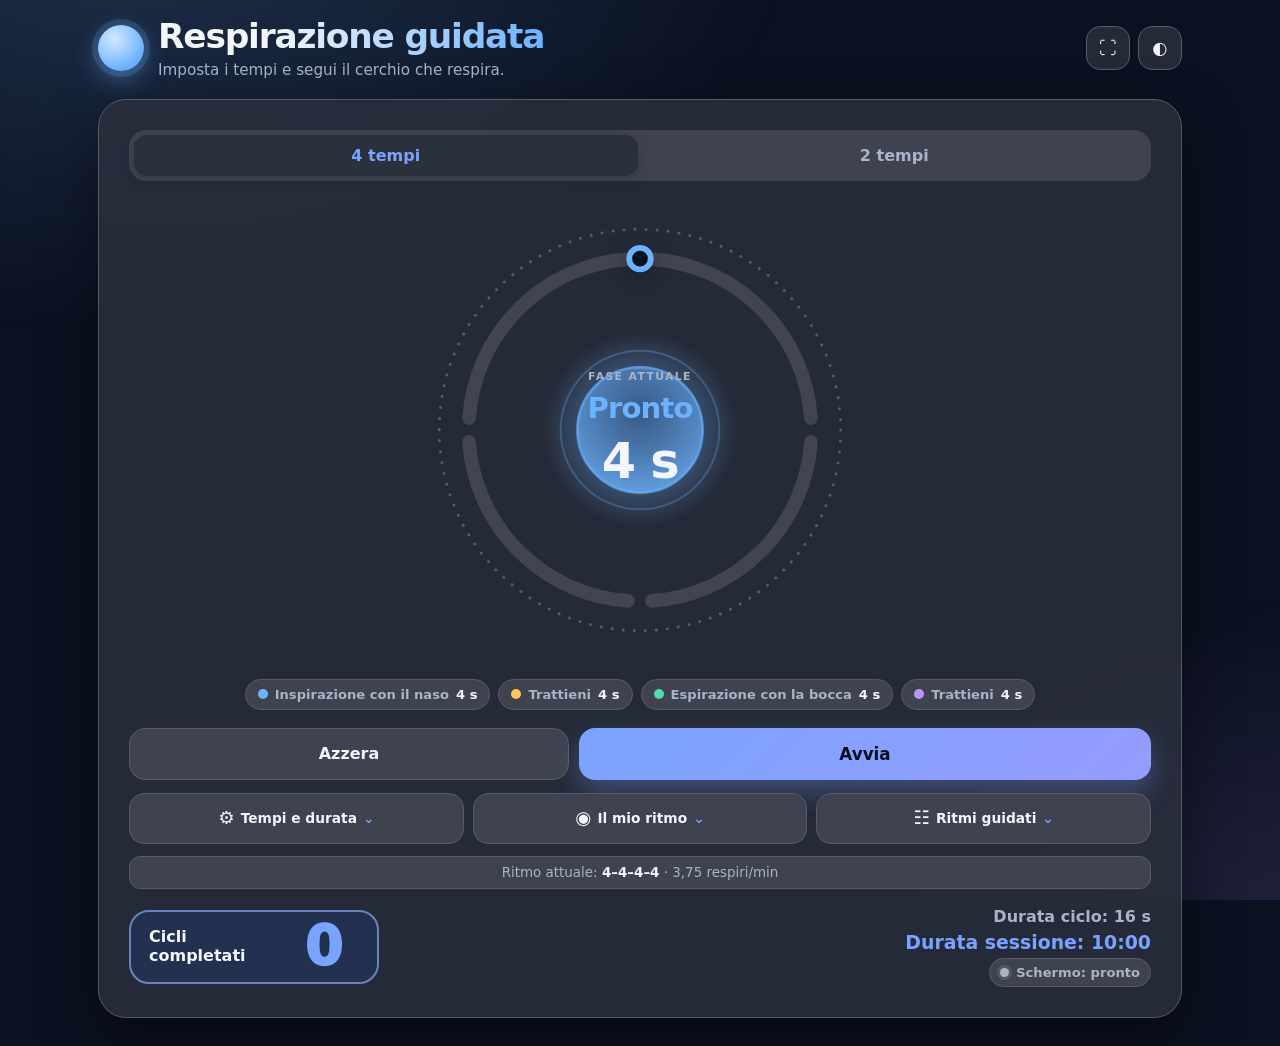
==== commit 1244b4b9: "Archivia versione precedente e aggiorna index con ritmo preferito" ====
--- a/index.html
+++ b/index.html
@@ -141,7 +141,6 @@
     .brand p { margin: 5px 0 0; color: var(--muted); font-size: .95rem; }
 
     .icon-row { display: flex; gap: 8px; }
-    [hidden] { display: none !important; }
 
     .icon-btn {
       width: 44px;
@@ -816,6 +815,84 @@
       .session-status { align-items: center; text-align: center; }
       .total-status { text-align: center; }
     }
+
+
+    /* Pannelli richiudibili, disposti sotto al cronometro */
+    .layout:not(.settings-open) { grid-template-columns: minmax(0, 1fr); }
+    .layout:not(.settings-open) .main-card { max-width: 100%; }
+    .controls { grid-template-columns: 1fr 1.3fr; }
+    .panel-launchers {
+      display: grid; grid-template-columns: repeat(3, minmax(0, 1fr));
+      gap: 9px; margin-top: 13px;
+    }
+    .panel-launcher {
+      display: flex; align-items: center; justify-content: center;
+      flex-wrap: wrap; gap: 6px; min-width: 0; min-height: 51px;
+      background: var(--panel-2); border: 1px solid var(--border);
+      border-radius: 15px; color: var(--text); cursor: pointer;
+      padding: 10px 7px; font-size: .86rem; font-weight: 780;
+      line-height: 1.2; text-align: center; transition: background .2s, border-color .2s;
+    }
+    .panel-launcher:hover, .panel-launcher[aria-expanded="true"] {
+      background: var(--accent-soft); border-color: var(--accent);
+    }
+    .panel-launcher .launch-icon { font-size: 1.15rem; }
+    .panel-launcher:focus-visible, .preset-option:focus-visible { outline: 3px solid var(--accent); outline-offset: 3px; }
+    .panel-launcher[aria-expanded="true"] .launch-arrow { transform: rotate(180deg); }
+    .launch-arrow { display: inline-block; transition: transform .2s; color: var(--accent); }
+    .active-rhythm {
+      margin: 12px 0 0; padding: 8px 11px; text-align: center;
+      background: var(--panel-2); border: 1px solid var(--border);
+      border-radius: 11px; color: var(--muted); font-size: .84rem;
+    }
+    .active-rhythm strong { color: var(--text); }
+    .settings-card { align-self: start; }
+    .panel-header { display: flex; align-items: flex-start; justify-content: space-between; gap: 12px; }
+    .record-head-actions { display: flex; gap: 9px; align-items: center; flex-wrap: wrap; }
+    .presets-card { padding: clamp(18px, 3vw, 28px); margin-top: 18px; }
+    .presets-card h2 { font-size: 1.3rem; margin: 0 0 6px; letter-spacing: -.02em; }
+    .presets-card .panel-subtitle { color: var(--muted); margin: 0; line-height: 1.5; }
+    .preset-group { margin-top: 24px; }
+    .preset-group h3 { font-size: 1.05rem; margin: 0 0 4px; }
+    .preset-group .group-note { color: var(--muted); margin: 0 0 11px; font-size: .84rem; }
+    .preset-list { display: grid; grid-template-columns: repeat(2, minmax(0, 1fr)); gap: 10px; }
+    .preset-option {
+      display: flex; flex-direction: column; gap: 6px; width: 100%; min-width: 0;
+      padding: 14px; border: 1px solid var(--border); border-radius: 17px;
+      color: var(--text); background: var(--panel-2); cursor: pointer;
+      text-align: left; font: inherit; transition: background .2s, border-color .2s, transform .12s;
+    }
+    .preset-option:hover { border-color: var(--accent); }
+    .preset-option:active { transform: scale(.99); }
+    .preset-option.selected { border: 2px solid var(--accent); padding: 13px; background: var(--accent-soft); }
+    .preset-option-top { display: flex; align-items: center; justify-content: space-between; gap: 8px; flex-wrap: wrap; }
+    .preset-time { font-size: 1.09rem; font-weight: 900; font-variant-numeric: tabular-nums; letter-spacing: .01em; }
+    .preset-rpm { color: var(--accent); font-size: .81rem; font-weight: 800; }
+    .preset-desc { color: var(--muted); font-size: .87rem; line-height: 1.4; }
+    .preset-option.selected .preset-desc { color: var(--text); }
+    .preset-choice { font-size: .77rem; color: var(--success); font-weight: 800; min-height: 1em; }
+    .preset-caution { margin: 19px 0 0; font-size: .84rem; line-height: 1.5; color: var(--muted); }
+    .favorite-group {
+      border: 1px solid color-mix(in srgb, var(--accent) 48%, var(--border));
+      border-radius: 18px; background: var(--accent-soft);
+      padding: 16px; margin-top: 18px;
+    }
+    .favorite-group h3 { font-size: 1.15rem; }
+    .favorite-group .preset-option { background: var(--panel); }
+    .favorite-actions { margin-top: 12px; display: flex; gap: 8px; flex-wrap: wrap; }
+    .favorite-actions .mini-btn { flex: 1 1 190px; }
+
+    @media (max-width: 820px) { .layout.settings-open { grid-template-columns: 1fr; } }
+    @media (max-width: 640px) { .preset-list { grid-template-columns: 1fr; } }
+    @media (max-width: 520px) {
+      .controls { grid-template-columns: 1fr 1.3fr; }
+      .controls .btn-primary { grid-column: auto; grid-row: auto; }
+      .panel-launchers { gap: 6px; }
+      .panel-launcher { padding: 9px 5px; font-size: .75rem; }
+      .panel-launcher .launch-icon { font-size: 1rem; }
+      .panel-launcher .launch-arrow { display: none; }
+    }
+    [hidden] { display: none !important; }
 
     .awake-video {
       position: fixed;
@@ -850,7 +927,7 @@
       </div>
     </header>
 
-    <section class="layout">
+    <section class="layout" id="mainLayout">
       <div class="card main-card">
         <div class="mode-switch" role="group" aria-label="Modalità di respirazione">
           <button id="mode4Btn" class="active" type="button">4 tempi</button>
@@ -889,8 +966,13 @@
         <div class="controls">
           <button class="btn btn-secondary" id="resetBtn" type="button">Azzera</button>
           <button class="btn btn-primary" id="startBtn" type="button">Avvia</button>
-          <button class="btn btn-secondary" id="settingsBtn" type="button">Tempi</button>
         </div>
+        <div class="panel-launchers" role="group" aria-label="Apri o chiudi i pannelli dell'esercizio">
+          <button class="panel-launcher" id="settingsBtn" type="button" aria-controls="settingsPanel" aria-expanded="false"><span class="launch-icon" aria-hidden="true">⚙</span> Tempi e durata <span class="launch-arrow" aria-hidden="true">⌄</span></button>
+          <button class="panel-launcher" id="recordPanelBtn" type="button" aria-controls="recordCard" aria-expanded="false"><span class="launch-icon" aria-hidden="true">◉</span> Il mio ritmo <span class="launch-arrow" aria-hidden="true">⌄</span></button>
+          <button class="panel-launcher" id="presetsPanelBtn" type="button" aria-controls="presetsPanel" aria-expanded="false"><span class="launch-icon" aria-hidden="true">☷</span> Ritmi guidati <span class="launch-arrow" aria-hidden="true">⌄</span></button>
+        </div>
+        <p class="active-rhythm" id="activeRhythm" aria-live="polite">Ritmo attuale: <strong>4–4–4–4</strong></p>
 
         <div class="status-row">
           <div class="cycle-counter" aria-live="polite" aria-label="Numero di cicli completati">
@@ -905,7 +987,7 @@
         </div>
       </div>
 
-      <aside class="card settings-card" id="settingsPanel">
+      <aside class="card settings-card hidden" id="settingsPanel" aria-label="Tempi e durata">
         <div class="settings-head">
           <h2>Definizione dei tempi</h2>
           <button class="icon-btn" id="closeSettingsBtn" type="button" aria-label="Nascondi impostazioni" title="Nascondi">×</button>
@@ -986,13 +1068,16 @@
       </aside>
     </section>
 
-    <section class="card record-card" id="recordCard" aria-labelledby="recTitle">
+    <section class="card record-card hidden" id="recordCard" aria-labelledby="recTitle">
       <div class="record-head">
         <div>
           <h2 id="recTitle">Trova il tuo ritmo ideale</h2>
           <p>Respira come ti viene naturale e tocca lo schermo a ogni cambio di fase: il programma misura da solo i quattro tempi.</p>
         </div>
-        <button class="btn btn-primary" id="recStartBtn" type="button">Registra il mio ritmo</button>
+        <div class="record-head-actions">
+          <button class="btn btn-primary" id="recStartBtn" type="button">Registra il mio ritmo</button>
+          <button class="icon-btn" id="closeRecordBtn" type="button" title="Chiudi il pannello" aria-label="Chiudi Trova il tuo ritmo ideale">×</button>
+        </div>
       </div>
       <ol class="record-steps">
         <li style="--chip: var(--c-inhale)"><b>Tocca</b> e inizia a inspirare</li>
@@ -1006,11 +1091,39 @@
         <h3>Il tuo ritmo</h3>
         <div class="record-values" id="recValues"></div>
         <div class="record-actions">
-          <button class="btn btn-primary" id="recApplyBtn" type="button">Usa questi tempi</button>
+          <button class="btn btn-primary" id="recApplyBtn" type="button">Usa e salva come preferito</button>
           <button class="btn btn-secondary" id="recRetryBtn" type="button">Registra di nuovo</button>
         </div>
-        <p class="record-note">I tempi vengono arrotondati al mezzo secondo e applicati alla modalità a 4 tempi. Puoi poi ritoccarli a mano dalle impostazioni.</p>
+        <p class="record-note">I tempi vengono arrotondati al mezzo secondo e applicati alla modalità a 4 tempi. Il ritmo viene anche memorizzato come «Il mio preferito» nei Ritmi guidati, per le prossime sessioni. Puoi sostituirlo con una nuova registrazione o con i tempi impostati a mano.</p>
       </div>
+    </section>
+
+    <section class="card presets-card hidden" id="presetsPanel" aria-labelledby="presetsTitle">
+      <div class="panel-header">
+        <div>
+          <h2 id="presetsTitle">Scegli un ritmo respiratorio</h2>
+          <p class="panel-subtitle">Tocca uno schema per applicarne immediatamente i tempi all'esercizio. I numeri indicano i secondi di inspirazione, eventuale pausa a polmoni pieni, espirazione e pausa finale.</p>
+        </div>
+        <button class="icon-btn" id="closePresetsBtn" type="button" aria-label="Chiudi ritmi guidati" title="Chiudi">×</button>
+      </div>
+      <section class="preset-group favorite-group" id="favoriteSection" aria-labelledby="favoriteTitle">
+        <h3 id="favoriteTitle">★ Il mio preferito</h3>
+        <p class="group-note" id="favoriteHint">Non hai ancora salvato un ritmo personale. Registralo in «Il mio ritmo», oppure usa il pulsante qui sotto per memorizzare i tempi attuali.</p>
+        <div class="preset-list">
+          <button type="button" id="favoriteOption" class="preset-option" aria-pressed="false" hidden>
+            <span class="preset-option-top"><span class="preset-time" id="favoritePattern"></span><span class="preset-rpm" id="favoriteRate"></span></span>
+            <span class="preset-desc">Il tuo ritmo personale memorizzato su questo dispositivo</span>
+            <span class="preset-choice" aria-hidden="true"></span>
+          </button>
+        </div>
+        <div class="favorite-actions">
+          <button class="mini-btn" type="button" id="saveFavoriteCurrentBtn">★ Salva il ritmo attuale come preferito</button>
+          <button class="mini-btn" type="button" id="deleteFavoriteBtn" hidden>Elimina preferito</button>
+        </div>
+      </section>
+      <div id="presetGroups" aria-label="Schemi respiratori disponibili"></div>
+      <p class="preset-caution">Il preferito viene memorizzato soltanto su questo browser e dispositivo. La prova con il file HTML scaricato e la futura versione online possono avere memorie separate. Non usare la navigazione in incognito se vuoi conservarlo.</p>
+      <p class="preset-caution">Indicazioni orientative di benessere, non prescrizioni mediche. Non forzare il ritmo e interrompi in caso di affanno, capogiri o disagio; i ritmi con pause prolungate non sono adatti a tutti.</p>
     </section>
   </main>
 
@@ -1118,7 +1231,8 @@
         wakeFailureReason: '',
         activeSnapshot: null,
         baseTheme: 'dark',
-        bgColor: null
+        bgColor: null,
+        favorite: null
       };
 
       const el = {
@@ -1197,6 +1311,21 @@
       }
 
       /* ---------- Salvataggio / caricamento ---------- */
+      function normalizedFavorite(value) {
+        if (!value || (value.mode !== 2 && value.mode !== 4) || !value.durations) return null;
+        const durations = {};
+        for (const key of Object.keys(PHASES)) {
+          if (value.durations[key] === null || value.durations[key] === undefined || value.durations[key] === '') return null;
+          const n = Number(value.durations[key]);
+          if (!Number.isFinite(n) || n < 0 || n > 30) return null;
+          durations[key] = clamp(roundHalf(n), 0, 30);
+        }
+        if (!runKeysFor(durations, value.mode).length) return null;
+        return { mode: value.mode, durations };
+      }
+      function favoriteFromCurrent() {
+        return normalizedFavorite({ mode: state.mode, durations: { ...state.durations } });
+      }
       function saveSettings() {
         try {
           localStorage.setItem('breathGuideSettings', JSON.stringify({
@@ -1207,11 +1336,14 @@
             sessionMinutes: state.sessionMinutes,
             settingsVersion: 5,
             theme: state.baseTheme,
-            bgColor: state.bgColor
+            bgColor: state.bgColor,
+            favorite: state.favorite
           }));
+          return true;
         } catch (_) {
           // Alcuni visualizzatori di file locali bloccano localStorage.
           // Il programma continua comunque a funzionare per la sessione corrente.
+          return false;
         }
       }
 
@@ -1236,6 +1368,7 @@
           if (Number.isFinite(saved.sessionMinutes)) state.sessionMinutes = clamp(Math.round(saved.sessionMinutes), 0, 180);
           state.baseTheme = saved.theme === 'light' ? 'light' : 'dark';
           if (typeof saved.bgColor === 'string' && /^#[0-9a-f]{6}$/i.test(saved.bgColor)) state.bgColor = saved.bgColor.toLowerCase();
+          state.favorite = normalizedFavorite(saved.favorite);
         } catch (_) {}
       }
 
@@ -1358,6 +1491,7 @@
         if (!state.running) renderGraph();
         renderStatus();
         if (!state.running) setReadyReadout();
+        updatePresetSelection();
         saveSettings();
       }
 
@@ -1577,6 +1711,7 @@
         renderSessionSettings();
         renderStatus();
         if (!state.running) setReadyReadout();
+        updatePresetSelection();
       }
 
       /* ---------- Audio: sintesi di campane morbide ---------- */
@@ -2023,12 +2158,181 @@
         if (showMessage) showToast('Sessione azzerata.');
       }
 
-      function toggleSettings() {
-        el.settingsPanel.classList.toggle('hidden');
-        if (!el.settingsPanel.classList.contains('hidden')) {
-          el.settingsPanel.scrollIntoView({ behavior: 'smooth', block: 'nearest' });
-        }
-      }
+
+      /* ---------- Pannelli e ritmi predefiniti ---------- */
+      const presetData = [{"name":"Due tempi","note":"Inspirazione – espirazione","entries":[["2–2","15","Ritmo rapido controllato, non particolarmente rilassante"],["2–4","10","Controllo della dispnea, espirazione a labbra socchiuse"],["3–3","10","Iniziare a regolarizzare il respiro"],["3–4","8,6","Rilassamento leggero"],["3–5","7,5","Gestione dello stress"],["3–6","6,7","Rilassamento con espirazione prolungata"],["4–4","7,5","Attenzione, meditazione, ritmo regolare"],["4–5","6,7","Rilassamento progressivo"],["4–6","6","Stress, ansia lieve, regolazione del respiro"],["4–7","5,5","Rilassamento profondo, se confortevole"],["4–8","5","Preparazione al sonno, se non provoca affanno"],["5–5","6","Respirazione lenta o coerente, variabilità cardiaca"],["5–6","5,5","Rilassamento e concentrazione calma"],["5–7","5","Meditazione, rallentamento respiratorio"],["6–6","5","Meditazione lenta, per chi è già abituato"],["6–8","4,3","Respirazione molto lenta, non adatta a tutti"]]},{"name":"Quattro tempi","note":"Inspirazione – pausa – espirazione – pausa","entries":[["2–1–3–1","8,6","Familiarizzazione con le pause"],["2–2–2–2","7,5","Coordinazione respiratoria"],["3–1–4–1","6,7","Rilassamento leggero"],["3–2–4–1","6","Controllo e consapevolezza del respiro"],["3–3–3–3","5","Respirazione quadrata, gestione dello stress"],["4–1–6–1","5","Rilassamento con espirazione prolungata"],["4–2–4–2","5","Concentrazione e controllo respiratorio"],["4–2–6–2","4,3","Meditazione e rilassamento lento"],["4–4–4–4","3,75","Box breathing, calma e concentrazione"],["4–4–6–2","3,75","Variante meditativa avanzata"],["5–2–6–2","4","Rilassamento molto lento"],["5–5–5–5","3","Variante quadrata impegnativa"],["6–3–6–3","3,3","Controllo respiratorio avanzato"],["3–0–3–4","6","Esempio di schema personalizzato, senza pausa dopo l’inspirazione"]]},{"name":"Tre tempi","note":"Inspirazione – trattenimento – espirazione (pausa finale a 0 secondi)","entries":[["4–7–8","3,2","Rilassamento prima del sonno"],["4–2–6","5","Regolazione del respiro"],["3–2–5","6","Rilassamento moderato"],["5–2–7","4,3","Meditazione lenta"]]}];
+      const panelSpec = [
+        { button: 'settingsBtn', panel: 'settingsPanel' },
+        { button: 'recordPanelBtn', panel: 'recordCard' },
+        { button: 'presetsPanelBtn', panel: 'presetsPanel' }
+      ];
+      function syncPanels() {
+        panelSpec.forEach(spec => {
+          const open = !document.getElementById(spec.panel).classList.contains('hidden');
+          document.getElementById(spec.button).setAttribute('aria-expanded', String(open));
+        });
+        document.getElementById('mainLayout').classList.toggle('settings-open',
+          !document.getElementById('settingsPanel').classList.contains('hidden'));
+      }
+      function setPanelOpen(panelId, open) {
+        const panel = document.getElementById(panelId);
+        if (!panel) return;
+        panel.classList.toggle('hidden', !open);
+        syncPanels();
+        if (open) panel.scrollIntoView({ behavior: 'smooth', block: 'start' });
+      }
+      function togglePanel(panelId) {
+        const panel = document.getElementById(panelId);
+        setPanelOpen(panelId, panel.classList.contains('hidden'));
+      }
+      function presetValues(pattern) {
+        const v = pattern.split('–').map(Number);
+        if (v.length === 2) return { mode: 2, durations: { inhale:v[0], holdIn:0, exhale:v[1], holdOut:0 }};
+        if (v.length === 3) return { mode: 4, durations: { inhale:v[0], holdIn:v[1], exhale:v[2], holdOut:0 }};
+        return { mode: 4, durations: { inhale:v[0], holdIn:v[1], exhale:v[2], holdOut:v[3] }};
+      }
+      function currentPattern() {
+        const keys = state.mode === 2 ? ['inhale','exhale'] : ['inhale','holdIn','exhale','holdOut'];
+        return keys.map(k => fmt(state.durations[k])).join('–');
+      }
+      function currentMatchesFavorite() {
+        const favorite = state.favorite;
+        if (!favorite || favorite.mode !== state.mode) return false;
+        return MODE_PHASES[state.mode].every(k => favorite.durations[k] === state.durations[k]);
+      }
+      function refreshFavoritePanel() {
+        const favorite = state.favorite;
+        const button = document.getElementById('favoriteOption');
+        if (!button) return;
+        const removeButton = document.getElementById('deleteFavoriteBtn');
+        const hint = document.getElementById('favoriteHint');
+        button.hidden = !favorite;
+        removeButton.hidden = !favorite;
+        if (!favorite) {
+          hint.textContent = 'Non hai ancora salvato un ritmo personale. Registralo in «Il mio ritmo», oppure usa il pulsante qui sotto per memorizzare i tempi attuali.';
+          return;
+        }
+        const keys = MODE_PHASES[favorite.mode];
+        const values = keys.map(k => favorite.durations[k]);
+        const seconds = values.reduce((sum, n) => sum + n, 0);
+        const pattern = values.map(fmt).join('–');
+        const rpm = (60 / seconds).toLocaleString('it-IT', { maximumFractionDigits: 2 });
+        document.getElementById('favoritePattern').textContent = pattern;
+        document.getElementById('favoriteRate').textContent = rpm + ' respiri/min';
+        button.setAttribute('aria-label', 'Usa il mio preferito: ' + pattern);
+        hint.textContent = 'Questo ritmo resta salvato tra una sessione e l’altra sullo stesso browser. Toccalo per usarlo, anche dopo aver provato altri ritmi.';
+      }
+      function saveCurrentAsFavorite() {
+        const favorite = favoriteFromCurrent();
+        if (!favorite) { showToast('Imposta almeno una fase diversa da zero.'); return; }
+        state.favorite = favorite;
+        refreshFavoritePanel();
+        updatePresetSelection();
+        const stored = saveSettings();
+        showToast(stored ? 'Ritmo personale memorizzato come preferito.' : 'Non è stato possibile memorizzare il preferito su questo browser.');
+      }
+      function applyFavorite() {
+        if (!state.favorite) return;
+        const favorite = normalizedFavorite(state.favorite);
+        if (!favorite) return;
+        resetSession(false);
+        state.mode = favorite.mode;
+        Object.assign(state.durations, favorite.durations);
+        state.selectedPhase = 'inhale';
+        renderAll();
+        saveSettings();
+        showToast('Il mio preferito impostato: premi Avvia.');
+        setPanelOpen('presetsPanel', false);
+        window.scrollTo({ top: 0, behavior: 'smooth' });
+      }
+      function deleteFavorite() {
+        state.favorite = null;
+        refreshFavoritePanel();
+        updatePresetSelection();
+        saveSettings();
+        showToast('Preferito eliminato. Il ritmo attuale non cambia.');
+      }
+      function updatePresetSelection() {
+        const keys = state.mode === 2 ? ['inhale','exhale'] : ['inhale','holdIn','exhale','holdOut'];
+        const seconds = keys.reduce((a,k) => a + state.durations[k], 0);
+        const rpm = seconds > 0 ? (60 / seconds).toLocaleString('it-IT', {maximumFractionDigits:2}) : '—';
+        document.getElementById('activeRhythm').innerHTML = 'Ritmo attuale: <strong></strong> · ' + rpm + ' respiri/min';
+        document.querySelector('#activeRhythm strong').textContent = currentPattern();
+        document.querySelectorAll('#presetGroups .preset-option').forEach(button => {
+          const vals = presetValues(button.dataset.pattern);
+          const match = vals.mode === state.mode &&
+            (state.mode === 2 ? ['inhale','exhale'] : ['inhale','holdIn','exhale','holdOut'])
+              .every(k => vals.durations[k] === state.durations[k]);
+          button.classList.toggle('selected', match);
+          button.setAttribute('aria-pressed', String(match));
+          button.querySelector('.preset-choice').textContent = match ? '✓ Schema attivo' : '';
+        });
+        const favoriteButton = document.getElementById('favoriteOption');
+        if (favoriteButton) {
+          const match = currentMatchesFavorite();
+          favoriteButton.classList.toggle('selected', match);
+          favoriteButton.setAttribute('aria-pressed', String(match));
+          favoriteButton.querySelector('.preset-choice').textContent = match ? '✓ Il tuo preferito è attivo' : '';
+        }
+      }
+      function applyPreset(pattern) {
+        const values = presetValues(pattern);
+        resetSession(false);
+        state.mode = values.mode;
+        Object.assign(state.durations, values.durations);
+        state.selectedPhase = 'inhale';
+        renderAll();
+        saveSettings();
+        showToast('Ritmo ' + pattern + ' impostato: premi Avvia.');
+        setPanelOpen('presetsPanel', false);
+        window.scrollTo({ top:0, behavior:'smooth' });
+      }
+      function initPresets() {
+        const container = document.getElementById('presetGroups');
+        presetData.forEach((group, groupIndex) => {
+          const section = document.createElement('section');
+          section.className = 'preset-group';
+          const title = document.createElement('h3');
+          title.textContent = group.name;
+          title.id = 'preset-group-' + groupIndex;
+          section.setAttribute('aria-labelledby', title.id);
+          section.appendChild(title);
+          const note = document.createElement('p');
+          note.className = 'group-note';
+          note.textContent = group.note;
+          section.appendChild(note);
+          const list = document.createElement('div');
+          list.className = 'preset-list';
+          group.entries.forEach(([pattern,rpm,indication]) => {
+            const button = document.createElement('button');
+            button.type = 'button';
+            button.className = 'preset-option';
+            button.dataset.pattern = pattern;
+            button.setAttribute('aria-pressed','false');
+            button.setAttribute('aria-label','Seleziona ' + pattern + ': ' + indication);
+            const top = document.createElement('span');
+            top.className = 'preset-option-top';
+            const time = document.createElement('span');
+            time.className = 'preset-time'; time.textContent = pattern;
+            const rate = document.createElement('span');
+            rate.className = 'preset-rpm'; rate.textContent = rpm + ' respiri/min';
+            top.append(time, rate);
+            const desc = document.createElement('span');
+            desc.className = 'preset-desc'; desc.textContent = indication;
+            const chosen = document.createElement('span');
+            chosen.className = 'preset-choice'; chosen.setAttribute('aria-hidden','true');
+            button.append(top,desc,chosen);
+            button.addEventListener('click', () => applyPreset(pattern));
+            list.appendChild(button);
+          });
+          section.appendChild(list);
+          container.appendChild(section);
+        });
+        refreshFavoritePanel();
+        updatePresetSelection();
+      }
+
+      function toggleSettings() { togglePanel('settingsPanel'); }
 
       function toggleTheme() {
         const next = document.documentElement.dataset.theme === 'dark' ? 'light' : 'dark';
@@ -2055,7 +2359,14 @@
       el.startBtn.addEventListener('click', startOrPause);
       el.resetBtn.addEventListener('click', () => resetSession(true));
       el.settingsBtn.addEventListener('click', toggleSettings);
-      el.closeSettingsBtn.addEventListener('click', () => el.settingsPanel.classList.add('hidden'));
+      el.closeSettingsBtn.addEventListener('click', () => setPanelOpen('settingsPanel',false));
+      document.getElementById('recordPanelBtn').addEventListener('click', () => togglePanel('recordCard'));
+      document.getElementById('closeRecordBtn').addEventListener('click', () => setPanelOpen('recordCard',false));
+      document.getElementById('presetsPanelBtn').addEventListener('click', () => togglePanel('presetsPanel'));
+      document.getElementById('closePresetsBtn').addEventListener('click', () => setPanelOpen('presetsPanel',false));
+      document.getElementById('favoriteOption').addEventListener('click', applyFavorite);
+      document.getElementById('saveFavoriteCurrentBtn').addEventListener('click', saveCurrentAsFavorite);
+      document.getElementById('deleteFavoriteBtn').addEventListener('click', deleteFavorite);
       el.minusBtn.addEventListener('click', () => updateDuration(state.durations[state.selectedPhase] - .5));
       el.plusBtn.addEventListener('click', () => updateDuration(state.durations[state.selectedPhase] + .5));
       el.timeInput.addEventListener('change', e => updateDuration(e.target.value));
@@ -2120,7 +2431,7 @@
           e.preventDefault();
           startOrPause();
         }
-        if (e.key === 'Escape' && !document.fullscreenElement) el.settingsPanel.classList.add('hidden');
+        if (e.key === 'Escape' && !document.fullscreenElement) { panelSpec.forEach(x => setPanelOpen(x.panel,false)); }
       });
 
 
@@ -2270,10 +2581,12 @@
         else if (state.running) resetSession(false);
         REC_KEYS.forEach(key => { state.durations[key] = rec.values[key]; });
         state.selectedPhase = 'inhale';
+        state.favorite = favoriteFromCurrent();
+        refreshFavoritePanel();
         renderAll();
-        saveSettings();
+        const stored = saveSettings();
         window.scrollTo({ top: 0, behavior: 'smooth' });
-        showToast('Ritmo salvato: premi Avvia per provarlo.');
+        showToast(stored ? 'Il mio preferito salvato: premi Avvia per provarlo.' : 'Ritmo applicato, ma questo browser non consente di salvarlo.');
       }
 
       rEl.startBtn.addEventListener('click', recOpen);
@@ -2289,6 +2602,8 @@
       }, true);
 
       loadSettings();
+      initPresets();
+      syncPanels();
       initBgSwatches();
       applyTheme();
       initAudioElements();
@@ -2297,11 +2612,10 @@
   </script>
 
   <script>
-    // Installazione come app e disponibilità offline (GitHub Pages HTTPS).
     if ('serviceWorker' in navigator && /^https?:$/.test(location.protocol)) {
       window.addEventListener('load', () => {
         navigator.serviceWorker.register('./sw.js', { scope: './' })
-          .catch(error => console.warn('Cache offline non disponibile:', error));
+          .catch(error => console.warn('Cache offline non disponibile:',error));
       });
     }
     (() => {
@@ -2317,10 +2631,8 @@
         const prompt = installPrompt;
         installPrompt = null;
         installButton.hidden = true;
-        try {
-          await prompt.prompt();
-          await prompt.userChoice;
-        } catch (error) { console.warn('Installazione non disponibile:', error); }
+        try { await prompt.prompt(); await prompt.userChoice; }
+        catch (error) { console.warn('Installazione non disponibile:',error); }
       });
       window.addEventListener('appinstalled', () => {
         installPrompt = null;
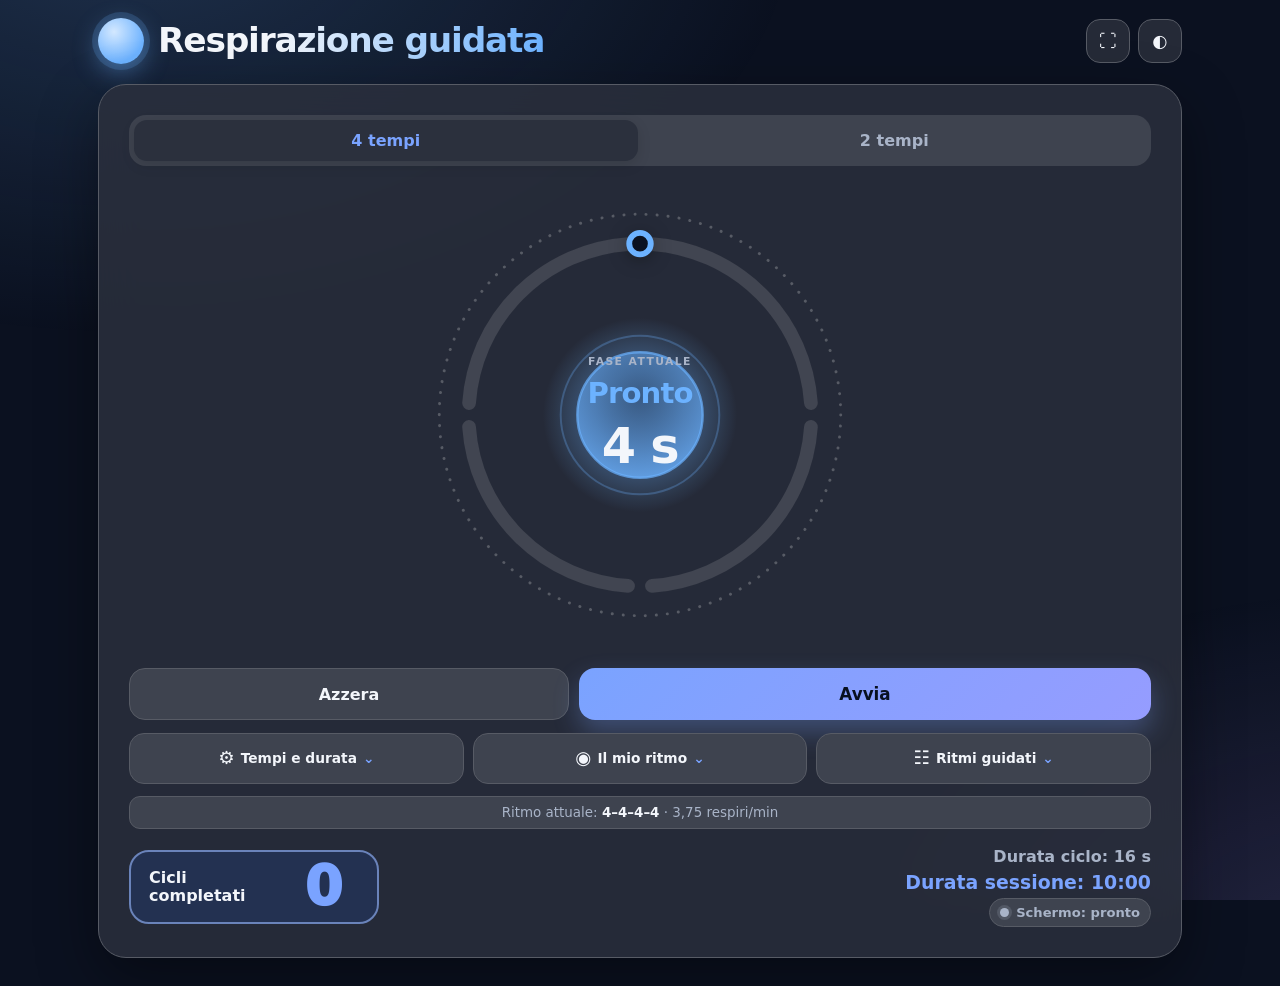
==== commit 29406592: "Interfaccia smartphone compatta: nascondi sottotitolo e legenda del respiro" ====
--- a/index.html
+++ b/index.html
@@ -917,7 +917,6 @@
         <div class="logo" aria-hidden="true"></div>
         <div>
           <h1>Respirazione guidata</h1>
-          <p>Imposta i tempi e segui il cerchio che respira.</p>
         </div>
       </div>
       <div class="icon-row">
@@ -961,7 +960,7 @@
           </div>
         </div>
 
-        <div class="legend" id="phaseLegend" aria-label="Fasi del ciclo"></div>
+        <div class="legend" id="phaseLegend" aria-label="Fasi del ciclo" hidden></div>
 
         <div class="controls">
           <button class="btn btn-secondary" id="resetBtn" type="button">Azzera</button>
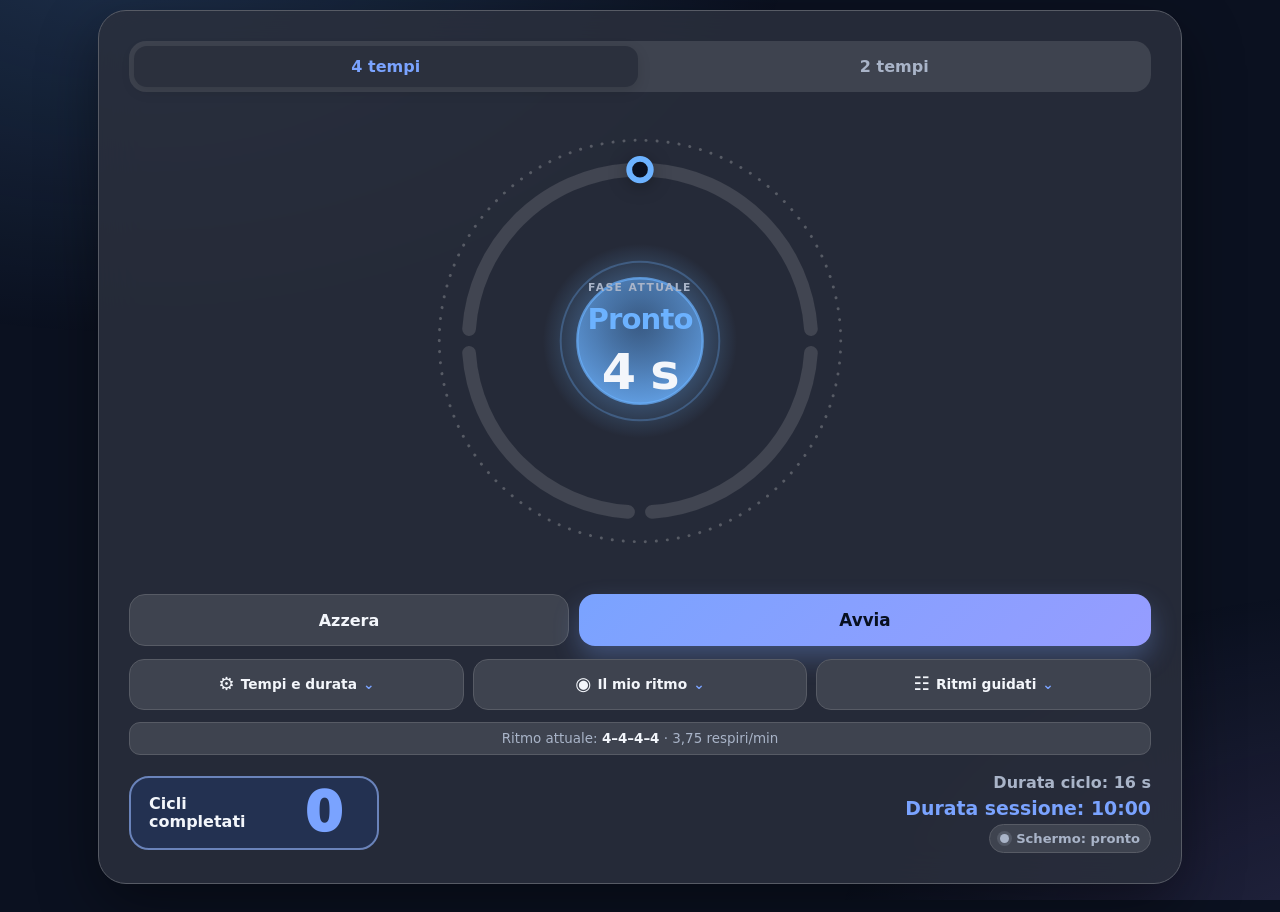
==== commit 320b39c2: "Interfaccia a tutto schermo senza intestazione per smartphone" ====
--- a/index.html
+++ b/index.html
@@ -98,47 +98,8 @@
       z-index: 1;
       width: min(1120px, 100%);
       margin: 0 auto;
-      padding: max(18px, env(safe-area-inset-top)) 18px max(28px, env(safe-area-inset-bottom));
-    }
-
-    .topbar {
-      display: flex;
-      align-items: center;
-      justify-content: space-between;
-      gap: 16px;
-      margin-bottom: 20px;
-    }
-
-    .brand { display: flex; align-items: center; gap: 14px; }
-
-    .logo {
-      width: 46px;
-      height: 46px;
-      border-radius: 50%;
-      flex: 0 0 auto;
-      background:
-        radial-gradient(circle at 35% 30%, color-mix(in srgb, var(--pc) 30%, #fff), var(--pc) 70%);
-      box-shadow: 0 0 0 6px color-mix(in srgb, var(--pc) 18%, transparent), 0 8px 26px color-mix(in srgb, var(--pc) 45%, transparent);
-      animation: logoBreath 6s ease-in-out infinite;
-    }
-
-    @keyframes logoBreath {
-      0%, 100% { transform: scale(.88); }
-      50% { transform: scale(1); }
-    }
-
-    .brand h1 {
-      font-size: clamp(1.45rem, 2.7vw, 2.15rem);
-      line-height: 1.1;
-      margin: 0;
-      letter-spacing: -.035em;
-      background: linear-gradient(90deg, var(--text) 30%, var(--pc));
-      -webkit-background-clip: text;
-      background-clip: text;
-      color: transparent;
-    }
-
-    .brand p { margin: 5px 0 0; color: var(--muted); font-size: .95rem; }
+      padding: max(10px, env(safe-area-inset-top)) 18px max(28px, env(safe-area-inset-bottom));
+    }
 
     .icon-row { display: flex; gap: 8px; }
 
@@ -449,6 +410,7 @@
       justify-content: space-between;
       gap: 12px;
       margin-bottom: 14px;
+      flex-wrap: wrap;
     }
     .settings-head h2 { margin: 0; font-size: 1.12rem; }
 
@@ -803,9 +765,6 @@
 
     @media (max-width: 520px) {
       .app { padding-left: 12px; padding-right: 12px; }
-      .topbar { align-items: flex-start; }
-      .brand p { font-size: .84rem; }
-      .logo { width: 38px; height: 38px; }
       .main-card, .settings-card { border-radius: 22px; }
       .main-card { padding: 15px; }
       .controls { grid-template-columns: 1fr 1fr; }
@@ -911,21 +870,7 @@
   </style>
 </head>
 <body>
-  <main class="app">
-    <header class="topbar">
-      <div class="brand">
-        <div class="logo" aria-hidden="true"></div>
-        <div>
-          <h1>Respirazione guidata</h1>
-        </div>
-      </div>
-      <div class="icon-row">
-        <button class="icon-btn" id="installAppBtn" type="button" hidden aria-label="Installa applicazione" title="Installa applicazione">⬇</button>
-        <button class="icon-btn" id="fullscreenBtn" type="button" aria-label="Schermo intero" title="Schermo intero">⛶</button>
-        <button class="icon-btn" id="themeBtn" type="button" aria-label="Cambia tema" title="Tema chiaro o scuro">◐</button>
-      </div>
-    </header>
-
+  <main class="app" aria-label="Respirazione guidata">
     <section class="layout" id="mainLayout">
       <div class="card main-card">
         <div class="mode-switch" role="group" aria-label="Modalità di respirazione">
@@ -989,7 +934,11 @@
       <aside class="card settings-card hidden" id="settingsPanel" aria-label="Tempi e durata">
         <div class="settings-head">
           <h2>Definizione dei tempi</h2>
-          <button class="icon-btn" id="closeSettingsBtn" type="button" aria-label="Nascondi impostazioni" title="Nascondi">×</button>
+          <div class="icon-row">
+            <button class="icon-btn" id="installAppBtn" type="button" hidden aria-label="Installa applicazione" title="Installa applicazione">⬇</button>
+            <button class="icon-btn" id="themeBtn" type="button" aria-label="Cambia tema" title="Tema chiaro o scuro">◐</button>
+            <button class="icon-btn" id="closeSettingsBtn" type="button" aria-label="Nascondi impostazioni" title="Nascondi">×</button>
+          </div>
         </div>
 
         <div class="phase-tabs" id="phaseTabs" aria-label="Scegli la fase da modificare"></div>
@@ -1270,7 +1219,6 @@
         audioStatus: document.getElementById('audioStatus'),
         wakeHint: document.getElementById('wakeHint'),
         themeBtn: document.getElementById('themeBtn'),
-        fullscreenBtn: document.getElementById('fullscreenBtn'),
         awakeVideo: document.getElementById('awakeVideo'),
         toast: document.getElementById('toast'),
         bgSwatches: document.getElementById('bgSwatches'),
@@ -2343,19 +2291,26 @@
         if (hadCustom) showToast('Sfondo predefinito ripristinato.');
       }
 
-      async function toggleFullscreen() {
+      // Sulla PWA installata il manifest imposta lo schermo intero fin dall'apertura.
+      // In Chrome normale il fullscreen richiede un gesto dell'utente: lo richiediamo
+      // automaticamente al primo tocco su Avvia/Riprendi, senza un pulsante apposito.
+      function enterFullscreenWhenStarting() {
+        if (document.fullscreenElement) return;
+        if (window.matchMedia && window.matchMedia('(display-mode: fullscreen)').matches) return;
+        if (typeof document.documentElement.requestFullscreen !== 'function') return;
         try {
-          if (!document.fullscreenElement) await document.documentElement.requestFullscreen();
-          else await document.exitFullscreen();
-        } catch (_) {
-          showToast('Schermo intero non disponibile su questo browser.');
-        }
+          const request = document.documentElement.requestFullscreen();
+          if (request && typeof request.catch === 'function') request.catch(() => {});
+        } catch (_) { /* Su alcuni browser Android il fullscreen non è supportato. */ }
       }
 
       /* ---------- Eventi ---------- */
       el.mode4Btn.addEventListener('click', () => setMode(4));
       el.mode2Btn.addEventListener('click', () => setMode(2));
-      el.startBtn.addEventListener('click', startOrPause);
+      el.startBtn.addEventListener('click', () => {
+        if (!state.running || state.paused) enterFullscreenWhenStarting();
+        startOrPause();
+      });
       el.resetBtn.addEventListener('click', () => resetSession(true));
       el.settingsBtn.addEventListener('click', toggleSettings);
       el.closeSettingsBtn.addEventListener('click', () => setPanelOpen('settingsPanel',false));
@@ -2401,7 +2356,6 @@
         showToast('Sfondo predefinito ripristinato.');
       });
       el.themeBtn.addEventListener('click', toggleTheme);
-      el.fullscreenBtn.addEventListener('click', toggleFullscreen);
       ['pause', 'ended', 'stalled', 'error'].forEach(eventName => {
         el.awakeVideo.addEventListener(eventName, () => {
           state.wakeFallbackActive = false;
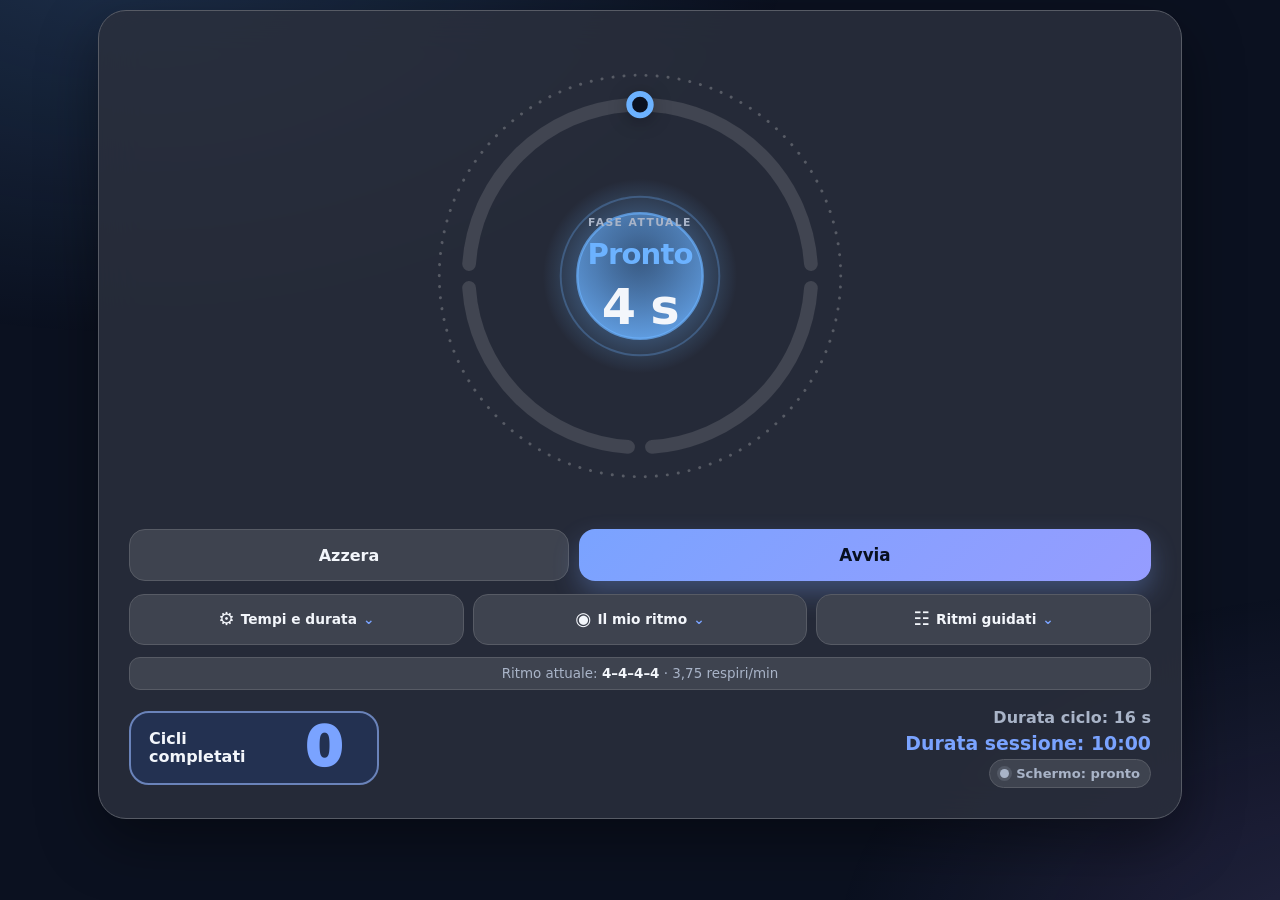
==== commit 2d79d77f: "Rimuove il selettore a 2/4 tempi: unifica le quattro fasi configurabili" ====
--- a/index.html
+++ b/index.html
@@ -138,33 +138,6 @@
     .main-card { padding: clamp(18px, 3vw, 30px); }
     .settings-card { padding: 20px; position: sticky; top: 14px; max-height: calc(100vh - 28px); overflow-y: auto; }
 
-    .mode-switch {
-      display: grid;
-      grid-template-columns: 1fr 1fr;
-      gap: 5px;
-      padding: 5px;
-      background: var(--panel-2);
-      border-radius: 17px;
-      margin-bottom: 14px;
-    }
-
-    .mode-switch button {
-      border: 0;
-      border-radius: 13px;
-      padding: 11px 12px;
-      color: var(--muted);
-      background: transparent;
-      cursor: pointer;
-      font-weight: 750;
-      transition: .2s ease;
-    }
-
-    .mode-switch button.active {
-      background: var(--panel);
-      color: var(--accent);
-      box-shadow: 0 4px 14px rgba(0, 0, 0, .12);
-    }
-
     /* ---------- Stage: orb + anello progressivo ---------- */
     .stage {
       position: relative;
@@ -873,11 +846,6 @@
   <main class="app" aria-label="Respirazione guidata">
     <section class="layout" id="mainLayout">
       <div class="card main-card">
-        <div class="mode-switch" role="group" aria-label="Modalità di respirazione">
-          <button id="mode4Btn" class="active" type="button">4 tempi</button>
-          <button id="mode2Btn" type="button">2 tempi</button>
-        </div>
-
         <div class="stage" role="img" aria-label="Cerchio animato della respirazione">
           <svg id="breathRing" viewBox="0 0 480 480">
             <defs>
@@ -1112,9 +1080,9 @@
         holdOut: { label: 'Pausa finale', short: 'Trattieni', className: 'phase-holdOut', default: 4 }
       };
 
+      // Una sola modalità: quattro fasi configurabili. Imposta le pause a 0 per due tempi.
       const MODE_PHASES = {
-        4: ['inhale', 'holdIn', 'exhale', 'holdOut'],
-        2: ['inhale', 'exhale']
+        4: ['inhale', 'holdIn', 'exhale', 'holdOut']
       };
 
       const BG_PRESETS = [
@@ -1184,8 +1152,6 @@
       };
 
       const el = {
-        mode4Btn: document.getElementById('mode4Btn'),
-        mode2Btn: document.getElementById('mode2Btn'),
         phaseName: document.getElementById('phaseName'),
         countdown: document.getElementById('countdown'),
         ringBase: document.getElementById('ringBase'),
@@ -1267,8 +1233,13 @@
           if (!Number.isFinite(n) || n < 0 || n > 30) return null;
           durations[key] = clamp(roundHalf(n), 0, 30);
         }
-        if (!runKeysFor(durations, value.mode).length) return null;
-        return { mode: value.mode, durations };
+        // Migrazione di preferiti precedenti salvati in modalità a 2 tempi.
+        if (value.mode === 2) {
+          durations.holdIn = 0;
+          durations.holdOut = 0;
+        }
+        if (!runKeysFor(durations, 4).length) return null;
+        return { mode: 4, durations };
       }
       function favoriteFromCurrent() {
         return normalizedFavorite({ mode: state.mode, durations: { ...state.durations } });
@@ -1281,7 +1252,7 @@
             sound: state.sound,
             volume: state.volume,
             sessionMinutes: state.sessionMinutes,
-            settingsVersion: 5,
+            settingsVersion: 6,
             theme: state.baseTheme,
             bgColor: state.bgColor,
             favorite: state.favorite
@@ -1298,16 +1269,19 @@
         try {
           const saved = JSON.parse(localStorage.getItem('breathGuideSettings'));
           if (!saved) return;
-          if (saved.mode === 2 || saved.mode === 4) state.mode = saved.mode;
+          // Le impostazioni vecchie a 2 tempi sono convertite in quattro fasi, con pause a zero.
+          state.mode = 4;
           if (saved.durations) {
             for (const key of Object.keys(PHASES)) {
               const n = Number(saved.durations[key]);
               if (Number.isFinite(n)) state.durations[key] = clamp(roundHalf(n), 0, 30);
             }
           }
-          [2, 4].forEach(m => {
-            if (!MODE_PHASES[m].some(k => state.durations[k] > 0)) state.durations[MODE_PHASES[m][0]] = 4;
-          });
+          if (saved.mode === 2) {
+            state.durations.holdIn = 0;
+            state.durations.holdOut = 0;
+          }
+          if (!runKeys().length) state.durations.inhale = 4;
           state.sound = Boolean(saved.sound);
           if (Number.isFinite(saved.volume)) state.volume = clamp(saved.volume, 0, 1);
           // Migrazione: le versioni precedenti usavano segnali molto deboli.
@@ -1376,27 +1350,7 @@
         el.bgCustom.value = state.bgColor || DEFAULT_BG[document.documentElement.dataset.theme] || '#0b1120';
       }
 
-      /* ---------- Modalità e impostazioni tempi ---------- */
-      function setMode(mode) {
-        if (state.mode === mode) return;
-        resetSession(false);
-        state.mode = mode;
-        if (!runKeys().length) {
-          state.durations[MODE_PHASES[mode][0]] = 4;
-          showToast('In questa modalità tutte le fasi erano a zero: inspirazione impostata a 4 s.');
-        }
-        if (!currentPhaseKeys().includes(state.selectedPhase)) state.selectedPhase = 'inhale';
-        renderAll();
-        saveSettings();
-      }
-
-      function renderMode() {
-        el.mode4Btn.classList.toggle('active', state.mode === 4);
-        el.mode2Btn.classList.toggle('active', state.mode === 2);
-        el.mode4Btn.setAttribute('aria-pressed', String(state.mode === 4));
-        el.mode2Btn.setAttribute('aria-pressed', String(state.mode === 2));
-      }
-
+      /* ---------- Impostazioni tempi ---------- */
       function renderPhaseTabs() {
         el.phaseTabs.innerHTML = '';
         const keys = currentPhaseKeys();
@@ -1650,7 +1604,6 @@
       }
 
       function renderAll() {
-        renderMode();
         renderPhaseTabs();
         renderEditor();
         renderGraph();
@@ -2134,13 +2087,21 @@
       }
       function presetValues(pattern) {
         const v = pattern.split('–').map(Number);
-        if (v.length === 2) return { mode: 2, durations: { inhale:v[0], holdIn:0, exhale:v[1], holdOut:0 }};
+        if (v.length === 2) return { mode: 4, durations: { inhale:v[0], holdIn:0, exhale:v[1], holdOut:0 }};
         if (v.length === 3) return { mode: 4, durations: { inhale:v[0], holdIn:v[1], exhale:v[2], holdOut:0 }};
         return { mode: 4, durations: { inhale:v[0], holdIn:v[1], exhale:v[2], holdOut:v[3] }};
       }
+      // Mostra 2, 3 o 4 numeri in base alle pause non utilizzate.
+      function patternForDurations(durations) {
+        const keys = durations.holdIn === 0 && durations.holdOut === 0
+          ? ['inhale', 'exhale']
+          : durations.holdOut === 0
+            ? ['inhale', 'holdIn', 'exhale']
+            : MODE_PHASES[4];
+        return keys.map(k => fmt(durations[k])).join('–');
+      }
       function currentPattern() {
-        const keys = state.mode === 2 ? ['inhale','exhale'] : ['inhale','holdIn','exhale','holdOut'];
-        return keys.map(k => fmt(state.durations[k])).join('–');
+        return patternForDurations(state.durations);
       }
       function currentMatchesFavorite() {
         const favorite = state.favorite;
@@ -2159,10 +2120,8 @@
           hint.textContent = 'Non hai ancora salvato un ritmo personale. Registralo in «Il mio ritmo», oppure usa il pulsante qui sotto per memorizzare i tempi attuali.';
           return;
         }
-        const keys = MODE_PHASES[favorite.mode];
-        const values = keys.map(k => favorite.durations[k]);
-        const seconds = values.reduce((sum, n) => sum + n, 0);
-        const pattern = values.map(fmt).join('–');
+        const seconds = MODE_PHASES[4].reduce((sum, key) => sum + favorite.durations[key], 0);
+        const pattern = patternForDurations(favorite.durations);
         const rpm = (60 / seconds).toLocaleString('it-IT', { maximumFractionDigits: 2 });
         document.getElementById('favoritePattern').textContent = pattern;
         document.getElementById('favoriteRate').textContent = rpm + ' respiri/min';
@@ -2200,16 +2159,13 @@
         showToast('Preferito eliminato. Il ritmo attuale non cambia.');
       }
       function updatePresetSelection() {
-        const keys = state.mode === 2 ? ['inhale','exhale'] : ['inhale','holdIn','exhale','holdOut'];
-        const seconds = keys.reduce((a,k) => a + state.durations[k], 0);
+        const seconds = MODE_PHASES[4].reduce((a,k) => a + state.durations[k], 0);
         const rpm = seconds > 0 ? (60 / seconds).toLocaleString('it-IT', {maximumFractionDigits:2}) : '—';
         document.getElementById('activeRhythm').innerHTML = 'Ritmo attuale: <strong></strong> · ' + rpm + ' respiri/min';
         document.querySelector('#activeRhythm strong').textContent = currentPattern();
         document.querySelectorAll('#presetGroups .preset-option').forEach(button => {
           const vals = presetValues(button.dataset.pattern);
-          const match = vals.mode === state.mode &&
-            (state.mode === 2 ? ['inhale','exhale'] : ['inhale','holdIn','exhale','holdOut'])
-              .every(k => vals.durations[k] === state.durations[k]);
+          const match = MODE_PHASES[4].every(k => vals.durations[k] === state.durations[k]);
           button.classList.toggle('selected', match);
           button.setAttribute('aria-pressed', String(match));
           button.querySelector('.preset-choice').textContent = match ? '✓ Schema attivo' : '';
@@ -2305,8 +2261,6 @@
       }
 
       /* ---------- Eventi ---------- */
-      el.mode4Btn.addEventListener('click', () => setMode(4));
-      el.mode2Btn.addEventListener('click', () => setMode(2));
       el.startBtn.addEventListener('click', () => {
         if (!state.running || state.paused) enterFullscreenWhenStarting();
         startOrPause();
@@ -2530,8 +2484,7 @@
 
       function recApply() {
         if (!rec.values) return;
-        if (state.mode !== 4) setMode(4);
-        else if (state.running) resetSession(false);
+        if (state.running) resetSession(false);
         REC_KEYS.forEach(key => { state.durations[key] = rec.values[key]; });
         state.selectedPhase = 'inhale';
         state.favorite = favoriteFromCurrent();
